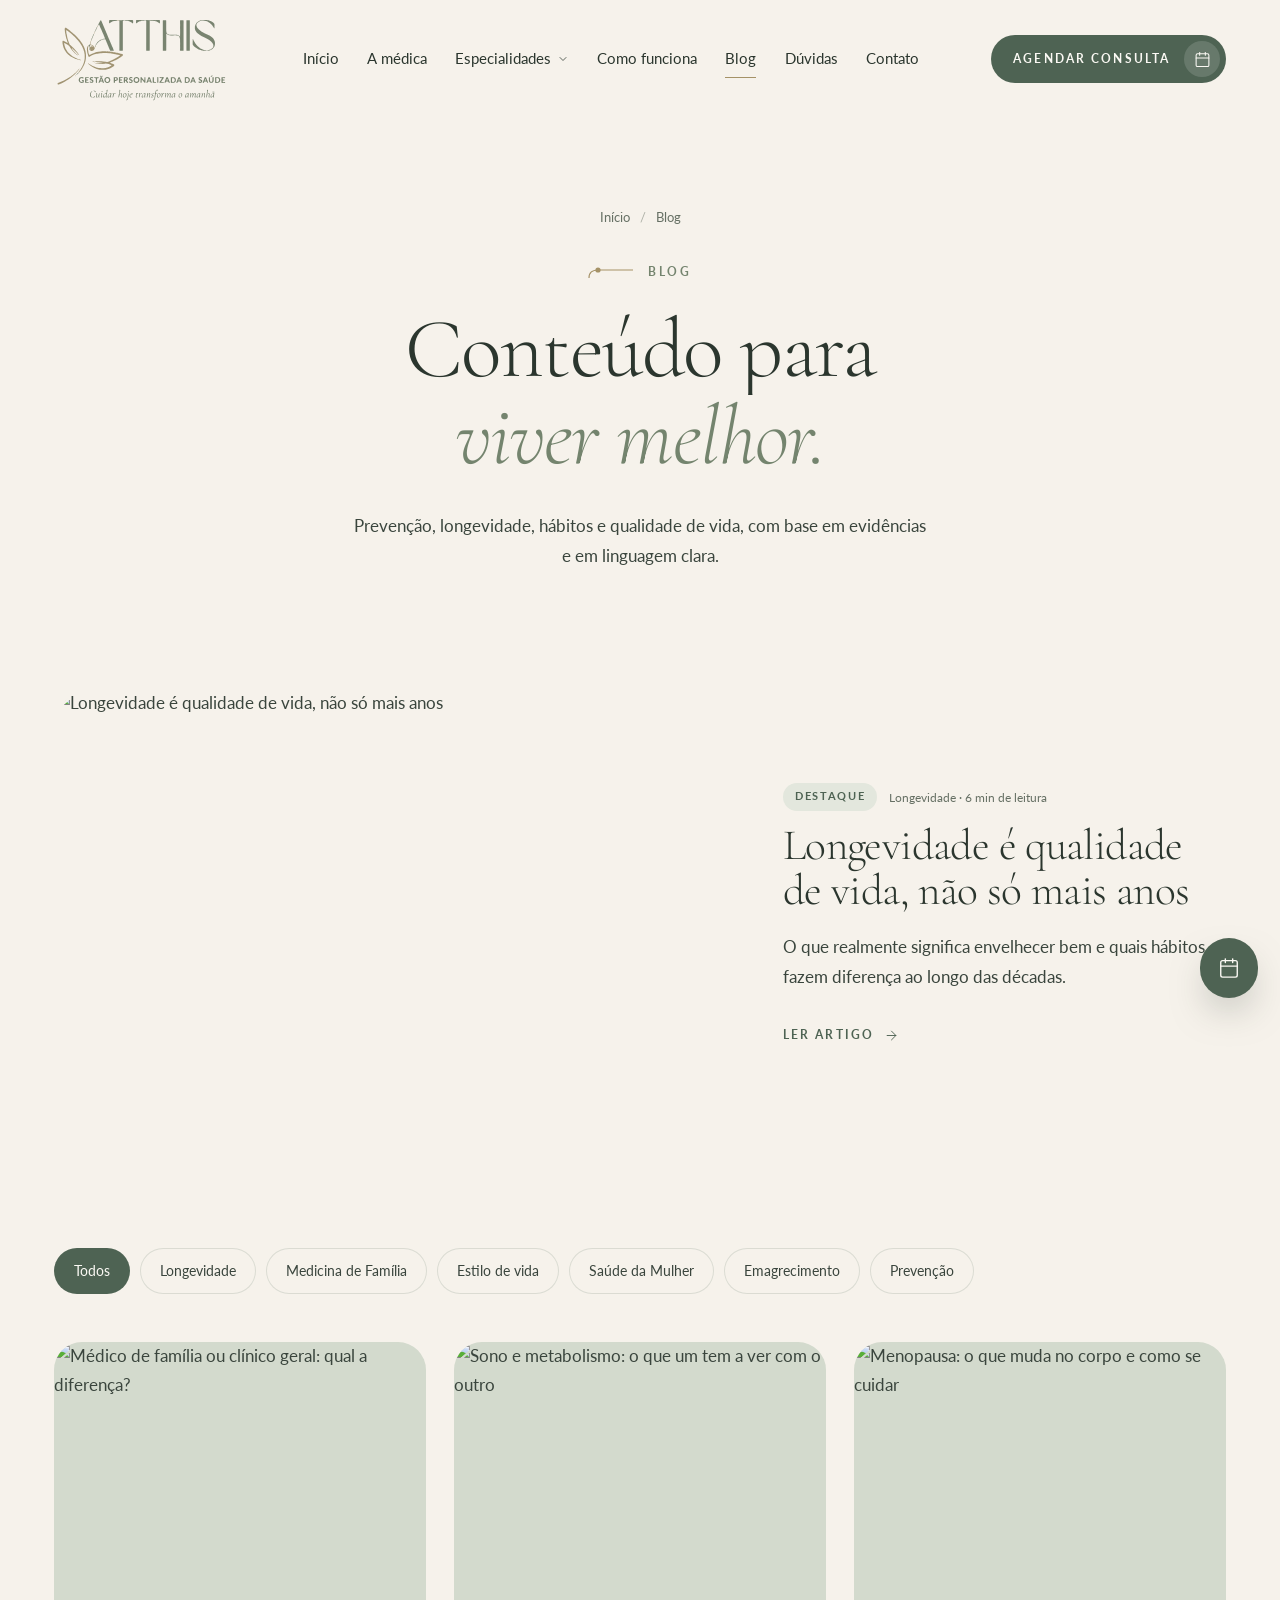
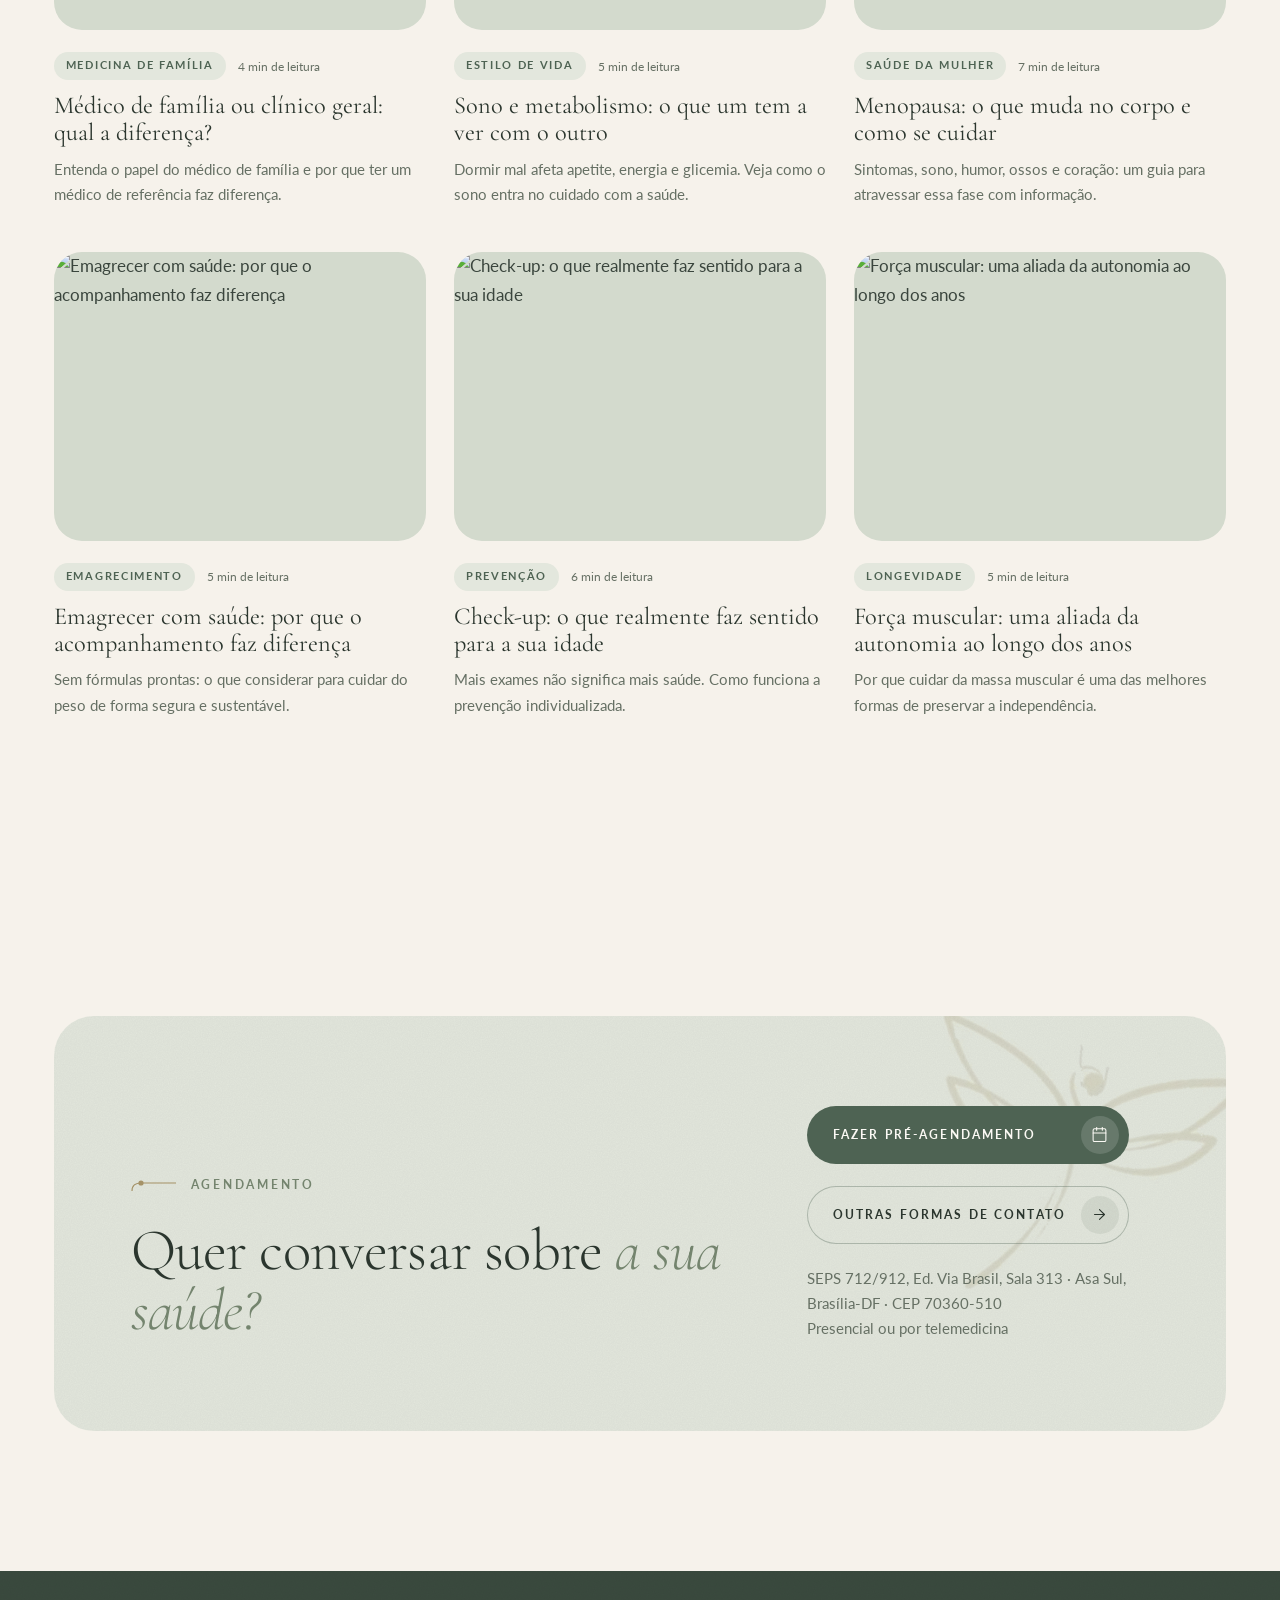
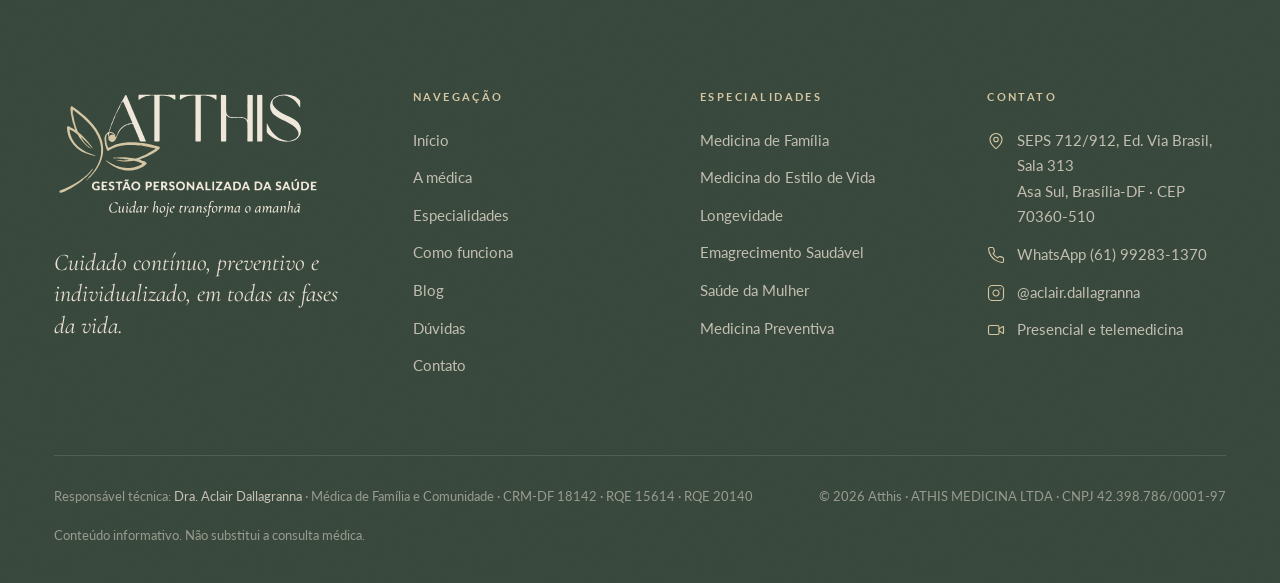
==== site/blog.html @ 9b410b71 "Site de apresentação Atthis — Dra. Aclair Dallagranna Site estático responsivo (14 páginas) com iden" ====
<!doctype html>
<html lang="pt-BR">
<head>
<meta charset="utf-8">
<meta name="viewport" content="width=device-width, initial-scale=1, viewport-fit=cover">
<title>Blog | Atthis · Dra. Aclair Dallagranna</title>
<meta name="description" content="Conteúdos sobre prevenção, longevidade, hábitos e qualidade de vida.">
<meta name="theme-color" content="#4e6353">
<meta property="og:type" content="website">
<meta property="og:title" content="Blog | Atthis · Dra. Aclair Dallagranna">
<meta property="og:description" content="Conteúdos sobre prevenção, longevidade, hábitos e qualidade de vida.">
<meta property="og:image" content="assets/img/dra/dra-retrato.jpg">
<meta property="og:locale" content="pt_BR">
<link rel="icon" type="image/png" href="assets/img/favicon.png">
<link rel="preconnect" href="https://fonts.googleapis.com">
<link rel="preconnect" href="https://fonts.gstatic.com" crossorigin>
<link rel="preconnect" href="https://images.unsplash.com">
<link href="https://fonts.googleapis.com/css2?family=Cormorant+Garamond:ital,wght@0,300;0,400;0,500;1,300;1,400;1,500&family=Lato:wght@300;400;700&display=swap" rel="stylesheet">
<link rel="stylesheet" href="assets/css/style.css">

</head>
<body>

<header class="site-header">
  <div class="container site-header__inner">
    <a class="brand" href="index.html" aria-label="Atthis, página inicial"><img src="assets/img/logo-atthis-completo.svg" alt="Atthis: Gestão personalizada da saúde. Cuidar hoje transforma o amanhã." width="562" height="280"></a>
    <nav class="nav" aria-label="Principal"><a class="nav__link" href="index.html">Início</a><a class="nav__link" href="sobre.html">A médica</a><div class="nav__item"><a class="nav__link" href="especialidades.html">Especialidades<svg class="icon" viewBox="0 0 24 24" aria-hidden="true"><path d="m6 9 6 6 6-6"/></svg></a><div class="mega"><a href="especialidades/medicina-de-familia.html"><span class="mega__ic"><svg class="icon" viewBox="0 0 24 24" aria-hidden="true"><path d="M8.62 13.8A2.25 2.25 0 1 1 12 10.836a2.25 2.25 0 1 1 3.38 2.966l-2.626 2.856a.998.998 0 0 1-1.507 0z"/><path d="M3 10a2 2 0 0 1 .709-1.528l7-5.999a2 2 0 0 1 2.582 0l7 5.999A2 2 0 0 1 21 10v9a2 2 0 0 1-2 2H5a2 2 0 0 1-2-2z"/></svg></span><span class="mega__txt"><strong>Medicina de Família</strong><span>Um médico de referência que acompanha você, e a sua família, ao longo do tempo.</span></span></a><a href="especialidades/medicina-do-estilo-de-vida.html"><span class="mega__ic"><svg class="icon" viewBox="0 0 24 24" aria-hidden="true"><path d="M11 20A7 7 0 0 1 9.8 6.1C15.5 5 17 4.48 19 2c1 2 2 4.18 2 8 0 5.5-4.78 10-10 10Z"/><path d="M2 21c0-3 1.85-5.36 5.08-6C9.5 14.52 12 13 13 12"/></svg></span><span class="mega__txt"><strong>Medicina do Estilo de Vida</strong><span>Hábitos como base do cuidado para prevenir e controlar doenças crônicas.</span></span></a><a href="especialidades/longevidade.html"><span class="mega__ic"><svg class="icon" viewBox="0 0 24 24" aria-hidden="true"><circle cx="12" cy="12" r="4"/><path d="M12 2v2"/><path d="M12 20v2"/><path d="m4.93 4.93 1.41 1.41"/><path d="m17.66 17.66 1.41 1.41"/><path d="M2 12h2"/><path d="M20 12h2"/><path d="m6.34 17.66-1.41 1.41"/><path d="m19.07 4.93-1.41 1.41"/></svg></span><span class="mega__txt"><strong>Longevidade</strong><span>Qualidade de vida ao longo dos anos, com autonomia, disposição e independência.</span></span></a><a href="especialidades/emagrecimento-saudavel.html"><span class="mega__ic"><svg class="icon" viewBox="0 0 24 24" aria-hidden="true"><path d="m16 16 3-8 3 8c-.87.65-1.92 1-3 1s-2.13-.35-3-1Z"/><path d="m2 16 3-8 3 8c-.87.65-1.92 1-3 1s-2.13-.35-3-1Z"/><path d="M7 21h10"/><path d="M12 3v18"/><path d="M3 7h2c2 0 5-1 7-2 2 1 5 2 7 2h2"/></svg></span><span class="mega__txt"><strong>Emagrecimento Saudável</strong><span>Acompanhamento médico individualizado e ético, com foco em saúde metabólica.</span></span></a><a href="especialidades/saude-da-mulher.html"><span class="mega__ic"><svg class="icon" viewBox="0 0 24 24" aria-hidden="true"><circle cx="12" cy="12" r="3"/><path d="M12 16.5A4.5 4.5 0 1 1 7.5 12 4.5 4.5 0 1 1 12 7.5a4.5 4.5 0 1 1 4.5 4.5 4.5 4.5 0 1 1-4.5 4.5"/><path d="M12 7.5V9"/><path d="M7.5 12H9"/><path d="M16.5 12H15"/><path d="M12 16.5V15"/><path d="m8 8 1.88 1.88"/><path d="M14.12 9.88 16 8"/><path d="m8 16 1.88-1.88"/><path d="M14.12 14.12 16 16"/></svg></span><span class="mega__txt"><strong>Saúde da Mulher</strong><span>Cuidado individualizado em todas as fases, da contracepção à menopausa.</span></span></a><a href="especialidades/medicina-preventiva.html"><span class="mega__ic"><svg class="icon" viewBox="0 0 24 24" aria-hidden="true"><path d="M20 13c0 5-3.5 7.5-7.66 8.95a1 1 0 0 1-.67-.01C7.5 20.5 4 18 4 13V6a1 1 0 0 1 1-1c2 0 4.5-1.2 6.24-2.72a1.17 1.17 0 0 1 1.52 0C14.51 3.81 17 5 19 5a1 1 0 0 1 1 1z"/><path d="m9 12 2 2 4-4"/></svg></span><span class="mega__txt"><strong>Medicina Preventiva</strong><span>Exames, rastreamentos e hábitos definidos para o seu momento de vida.</span></span></a><a class="mega__all link-arrow" href="especialidades.html">Ver todas as especialidades <svg class="icon" viewBox="0 0 24 24" aria-hidden="true"><path d="M5 12h14"/><path d="m12 5 7 7-7 7"/></svg></a></div></div><a class="nav__link" href="como-funciona.html">Como funciona</a><a class="nav__link" href="blog.html" aria-current="page">Blog</a><a class="nav__link" href="faq.html">Dúvidas</a><a class="nav__link" href="contato.html">Contato</a></nav>
    <div class="header-cta">
      <button type="button" class="btn" data-agendar><span>Agendar<span class="txt-long"> consulta</span></span><span class="btn__icon"><svg class="icon" viewBox="0 0 24 24" aria-hidden="true"><path d="M8 2v4"/><path d="M16 2v4"/><rect width="18" height="18" x="3" y="4" rx="2"/><path d="M3 10h18"/></svg></span></button>
      <button class="nav-toggle" aria-label="Abrir menu" aria-expanded="false"><span></span><span></span></button>
    </div>
  </div>
</header>
<div class="mobile-menu" aria-label="Menu">
  <nav><a href="index.html" style="--i:0"><em>Início</em></a><a href="sobre.html" style="--i:1">A médica</a><a href="especialidades.html" style="--i:2">Especialidades</a><a href="como-funciona.html" style="--i:3">Como funciona</a><a href="blog.html" style="--i:4">Blog</a><a href="faq.html" style="--i:5">Dúvidas</a><a href="contato.html" style="--i:6">Contato</a></nav>
  <div class="mobile-menu__foot">
    <button type="button" class="btn" data-agendar><span>Agendar consulta</span><span class="btn__icon"><svg class="icon" viewBox="0 0 24 24" aria-hidden="true"><path d="M8 2v4"/><path d="M16 2v4"/><rect width="18" height="18" x="3" y="4" rx="2"/><path d="M3 10h18"/></svg></span></button>
    <span class="muted small">SEPS 712/912, Ed. Via Brasil, Sala 313 · Asa Sul, Brasília-DF · CEP 70360-510</span>
    <span class="muted small">WhatsApp (61) 99283-1370 · @aclair.dallagranna</span>
  </div>
</div>
<main id="conteudo">

<section class="page-hero page-hero--center">
  <div class="container">
    <nav class="crumbs fade-up" style="justify-content:center"><a href="index.html">Início</a><span>/</span>Blog</nav>
    <p class="eyebrow eyebrow--center fade-up">Blog</p>
    <h1 class="display"><span class="line-reveal"><span>Conteúdo para</span></span><span class="line-reveal"><span style="--d:1"><em>viver melhor.</em></span></span></h1>
    <p class="lead fade-up" style="--d:2">Prevenção, longevidade, hábitos e qualidade de vida, com base em evidências e em linguagem clara.</p>
  </div>
</section>
<section class="section" style="padding-top:10px">
  <div class="container">
    <a class="featured" href="blog/longevidade-e-qualidade-de-vida.html" data-reveal>
      <div class="featured__img"><img src="https://images.unsplash.com/photo-1625690987114-86f5af994b49?auto=format&fit=crop&w=1600&q=85" srcset="https://images.unsplash.com/photo-1625690987114-86f5af994b49?auto=format&fit=crop&w=800&q=85 800w, https://images.unsplash.com/photo-1625690987114-86f5af994b49?auto=format&fit=crop&w=1200&q=85 1200w, https://images.unsplash.com/photo-1625690987114-86f5af994b49?auto=format&fit=crop&w=1800&q=85 1800w, https://images.unsplash.com/photo-1625690987114-86f5af994b49?auto=format&fit=crop&w=2400&q=85 2400w" sizes="(max-width: 920px) 100vw, 60vw" alt="Longevidade é qualidade de vida, não só mais anos" loading="lazy" decoding="async" style="object-position:50% 40%"></div>
      <div>
        <div class="post-card__meta"><span class="tag">Destaque</span><span>Longevidade · 6 min de leitura</span></div>
        <h2 class="title title--md">Longevidade é qualidade de vida, não só mais anos</h2>
        <p class="lead" style="margin:20px 0 28px">O que realmente significa envelhecer bem e quais hábitos fazem diferença ao longo das décadas.</p>
        <span class="link-arrow">Ler artigo<svg class="icon" viewBox="0 0 24 24" aria-hidden="true"><path d="M5 12h14"/><path d="m12 5 7 7-7 7"/></svg></span>
      </div>
    </a>
    <div class="filters" data-reveal><button class="filter is-active" data-filter="todos">Todos</button><button class="filter" data-filter="longevidade">Longevidade</button><button class="filter" data-filter="familia">Medicina de Família</button><button class="filter" data-filter="estilo">Estilo de vida</button><button class="filter" data-filter="mulher">Saúde da Mulher</button><button class="filter" data-filter="emagrecimento">Emagrecimento</button><button class="filter" data-filter="prevencao">Prevenção</button></div>
    <div class="posts" data-stagger><a class="post-card" href="blog/longevidade-e-qualidade-de-vida.html" data-cat="familia"><div class="post-card__img"><img src="https://images.unsplash.com/photo-1761257517090-05334392ca07?auto=format&fit=crop&w=1600&q=85" srcset="https://images.unsplash.com/photo-1761257517090-05334392ca07?auto=format&fit=crop&w=600&q=85 600w, https://images.unsplash.com/photo-1761257517090-05334392ca07?auto=format&fit=crop&w=900&q=85 900w, https://images.unsplash.com/photo-1761257517090-05334392ca07?auto=format&fit=crop&w=1300&q=85 1300w" sizes="(max-width: 600px) 100vw, 33vw" alt="Médico de família ou clínico geral: qual a diferença?" loading="lazy" decoding="async" style="object-position:50% 40%"></div><div class="post-card__meta"><span class="tag">Medicina de Família</span><span>4 min de leitura</span></div><h3 class="h3">Médico de família ou clínico geral: qual a diferença?</h3><p>Entenda o papel do médico de família e por que ter um médico de referência faz diferença.</p></a><a class="post-card" href="blog/longevidade-e-qualidade-de-vida.html" data-cat="estilo"><div class="post-card__img"><img src="https://images.unsplash.com/photo-1758273239475-2eb6b706f157?auto=format&fit=crop&w=1600&q=85" srcset="https://images.unsplash.com/photo-1758273239475-2eb6b706f157?auto=format&fit=crop&w=600&q=85 600w, https://images.unsplash.com/photo-1758273239475-2eb6b706f157?auto=format&fit=crop&w=900&q=85 900w, https://images.unsplash.com/photo-1758273239475-2eb6b706f157?auto=format&fit=crop&w=1300&q=85 1300w" sizes="(max-width: 600px) 100vw, 33vw" alt="Sono e metabolismo: o que um tem a ver com o outro" loading="lazy" decoding="async" style="object-position:50% 40%"></div><div class="post-card__meta"><span class="tag">Estilo de vida</span><span>5 min de leitura</span></div><h3 class="h3">Sono e metabolismo: o que um tem a ver com o outro</h3><p>Dormir mal afeta apetite, energia e glicemia. Veja como o sono entra no cuidado com a saúde.</p></a><a class="post-card" href="blog/longevidade-e-qualidade-de-vida.html" data-cat="mulher"><div class="post-card__img"><img src="https://images.unsplash.com/photo-1665327476806-2010a688e300?auto=format&fit=crop&w=1600&q=85" srcset="https://images.unsplash.com/photo-1665327476806-2010a688e300?auto=format&fit=crop&w=600&q=85 600w, https://images.unsplash.com/photo-1665327476806-2010a688e300?auto=format&fit=crop&w=900&q=85 900w, https://images.unsplash.com/photo-1665327476806-2010a688e300?auto=format&fit=crop&w=1300&q=85 1300w" sizes="(max-width: 600px) 100vw, 33vw" alt="Menopausa: o que muda no corpo e como se cuidar" loading="lazy" decoding="async" style="object-position:50% 30%"></div><div class="post-card__meta"><span class="tag">Saúde da Mulher</span><span>7 min de leitura</span></div><h3 class="h3">Menopausa: o que muda no corpo e como se cuidar</h3><p>Sintomas, sono, humor, ossos e coração: um guia para atravessar essa fase com informação.</p></a><a class="post-card" href="blog/longevidade-e-qualidade-de-vida.html" data-cat="emagrecimento"><div class="post-card__img"><img src="https://images.unsplash.com/photo-1613846594009-15e8fda0657e?auto=format&fit=crop&w=1600&q=85" srcset="https://images.unsplash.com/photo-1613846594009-15e8fda0657e?auto=format&fit=crop&w=600&q=85 600w, https://images.unsplash.com/photo-1613846594009-15e8fda0657e?auto=format&fit=crop&w=900&q=85 900w, https://images.unsplash.com/photo-1613846594009-15e8fda0657e?auto=format&fit=crop&w=1300&q=85 1300w" sizes="(max-width: 600px) 100vw, 33vw" alt="Emagrecer com saúde: por que o acompanhamento faz diferença" loading="lazy" decoding="async" style="object-position:50% 50%"></div><div class="post-card__meta"><span class="tag">Emagrecimento</span><span>5 min de leitura</span></div><h3 class="h3">Emagrecer com saúde: por que o acompanhamento faz diferença</h3><p>Sem fórmulas prontas: o que considerar para cuidar do peso de forma segura e sustentável.</p></a><a class="post-card" href="blog/longevidade-e-qualidade-de-vida.html" data-cat="prevencao"><div class="post-card__img"><img src="https://images.unsplash.com/photo-1759102701634-385d8b7e9f64?auto=format&fit=crop&w=1600&q=85" srcset="https://images.unsplash.com/photo-1759102701634-385d8b7e9f64?auto=format&fit=crop&w=600&q=85 600w, https://images.unsplash.com/photo-1759102701634-385d8b7e9f64?auto=format&fit=crop&w=900&q=85 900w, https://images.unsplash.com/photo-1759102701634-385d8b7e9f64?auto=format&fit=crop&w=1300&q=85 1300w" sizes="(max-width: 600px) 100vw, 33vw" alt="Check-up: o que realmente faz sentido para a sua idade" loading="lazy" decoding="async" style="object-position:50% 50%"></div><div class="post-card__meta"><span class="tag">Prevenção</span><span>6 min de leitura</span></div><h3 class="h3">Check-up: o que realmente faz sentido para a sua idade</h3><p>Mais exames não significa mais saúde. Como funciona a prevenção individualizada.</p></a><a class="post-card" href="blog/longevidade-e-qualidade-de-vida.html" data-cat="longevidade"><div class="post-card__img"><img src="https://images.unsplash.com/photo-1627788587705-8c402afe7ccc?auto=format&fit=crop&w=1600&q=85" srcset="https://images.unsplash.com/photo-1627788587705-8c402afe7ccc?auto=format&fit=crop&w=600&q=85 600w, https://images.unsplash.com/photo-1627788587705-8c402afe7ccc?auto=format&fit=crop&w=900&q=85 900w, https://images.unsplash.com/photo-1627788587705-8c402afe7ccc?auto=format&fit=crop&w=1300&q=85 1300w" sizes="(max-width: 600px) 100vw, 33vw" alt="Força muscular: uma aliada da autonomia ao longo dos anos" loading="lazy" decoding="async" style="object-position:50% 50%"></div><div class="post-card__meta"><span class="tag">Longevidade</span><span>5 min de leitura</span></div><h3 class="h3">Força muscular: uma aliada da autonomia ao longo dos anos</h3><p>Por que cuidar da massa muscular é uma das melhores formas de preservar a independência.</p></a></div>
  </div>
</section>

<section class="section" style="padding-bottom:0">
  <div class="container">
    <div class="cta texture" data-reveal>
      <img class="cta__dragonfly" src="assets/img/libelula.png" alt="">
      <div>
        <p class="eyebrow">Agendamento</p>
        <h2 class="title">Quer conversar sobre <em>a sua saúde?</em></h2>
      </div>
      <div class="cta__side">
        <button type="button" class="btn" data-agendar><span>Fazer pré-agendamento</span><span class="btn__icon"><svg class="icon" viewBox="0 0 24 24" aria-hidden="true"><path d="M8 2v4"/><path d="M16 2v4"/><rect width="18" height="18" x="3" y="4" rx="2"/><path d="M3 10h18"/></svg></span></button>
        <a class="btn btn--ghost" href="contato.html"><span>Outras formas de contato</span><span class="btn__icon"><svg class="icon" viewBox="0 0 24 24" aria-hidden="true"><path d="M5 12h14"/><path d="m12 5 7 7-7 7"/></svg></span></a>
        <p>SEPS 712/912, Ed. Via Brasil, Sala 313 · Asa Sul, Brasília-DF · CEP 70360-510<br>Presencial ou por telemedicina</p>
      </div>
    </div>
  </div>
</section>

</main>

<footer class="site-footer texture">
  <div class="container">
    <div class="footer-top">
      <div class="footer-brand">
        <img src="assets/img/logo-atthis-completo-claro.svg" alt="Atthis: Gestão personalizada da saúde. Cuidar hoje transforma o amanhã." width="562" height="280" loading="lazy">
        <p>Cuidado contínuo, preventivo e individualizado, em todas as fases da vida.</p>
      </div>
      <div><h4>Navegação</h4><ul><li><a href="index.html">Início</a></li><li><a href="sobre.html">A médica</a></li><li><a href="especialidades.html">Especialidades</a></li><li><a href="como-funciona.html">Como funciona</a></li><li><a href="blog.html">Blog</a></li><li><a href="faq.html">Dúvidas</a></li><li><a href="contato.html">Contato</a></li></ul></div>
      <div><h4>Especialidades</h4><ul><li><a href="especialidades/medicina-de-familia.html">Medicina de Família</a></li><li><a href="especialidades/medicina-do-estilo-de-vida.html">Medicina do Estilo de Vida</a></li><li><a href="especialidades/longevidade.html">Longevidade</a></li><li><a href="especialidades/emagrecimento-saudavel.html">Emagrecimento Saudável</a></li><li><a href="especialidades/saude-da-mulher.html">Saúde da Mulher</a></li><li><a href="especialidades/medicina-preventiva.html">Medicina Preventiva</a></li></ul></div>
      <div><h4>Contato</h4><ul class="footer-contact">
        <li><svg class="icon" viewBox="0 0 24 24" aria-hidden="true"><path d="M20 10c0 4.993-5.539 10.193-7.399 11.799a1 1 0 0 1-1.202 0C9.539 20.193 4 14.993 4 10a8 8 0 0 1 16 0"/><circle cx="12" cy="10" r="3"/></svg><a href="https://www.google.com/maps/dir/?api=1&destination=SEPS+712+912+Ed+Via+Brasil+Sala+313+Asa+Sul+Brasilia+DF" target="_blank" rel="noopener">SEPS 712/912, Ed. Via Brasil, Sala 313<br>Asa Sul, Brasília-DF · CEP 70360-510</a></li>
        <li><svg class="icon" viewBox="0 0 24 24" aria-hidden="true"><path d="M22 16.92v3a2 2 0 0 1-2.18 2 19.79 19.79 0 0 1-8.63-3.07 19.5 19.5 0 0 1-6-6 19.79 19.79 0 0 1-3.07-8.67A2 2 0 0 1 4.11 2h3a2 2 0 0 1 2 1.72 12.84 12.84 0 0 0 .7 2.81 2 2 0 0 1-.45 2.11L8.09 9.91a16 16 0 0 0 6 6l1.27-1.27a2 2 0 0 1 2.11-.45 12.84 12.84 0 0 0 2.81.7A2 2 0 0 1 22 16.92z"/></svg><button type="button" class="footer-link" data-agendar>WhatsApp (61) 99283-1370</button></li>
        <li><svg class="icon" viewBox="0 0 24 24" aria-hidden="true"><rect width="20" height="20" x="2" y="2" rx="5" ry="5"/><path d="M16 11.37A4 4 0 1 1 12.63 8 4 4 0 0 1 16 11.37z"/><path d="M17.5 6.5h.01"/></svg><a href="https://www.instagram.com/aclair.dallagranna/" target="_blank" rel="noopener">@aclair.dallagranna</a></li>
        <li><svg class="icon" viewBox="0 0 24 24" aria-hidden="true"><path d="m16 13 5.223 3.482a.5.5 0 0 0 .777-.416V7.87a.5.5 0 0 0-.752-.432L16 10.5"/><rect x="2" y="6" width="14" height="12" rx="2"/></svg><span>Presencial e telemedicina</span></li>
      </ul></div>
    </div>
    <div class="footer-bottom">
      <span>Responsável técnica: <strong>Dra. Aclair Dallagranna</strong> · Médica de Família e Comunidade · CRM-DF 18142 · RQE 15614 · RQE 20140</span>
      <span>© <span data-year>2026</span> Atthis · ATHIS MEDICINA LTDA · CNPJ 42.398.786/0001-97</span>
      <span>Conteúdo informativo. Não substitui a consulta médica.</span>
    </div>
  </div>
</footer>
<button type="button" class="wa-float" data-agendar aria-label="Agendar consulta"><svg class="icon" viewBox="0 0 24 24" aria-hidden="true"><path d="M8 2v4"/><path d="M16 2v4"/><rect width="18" height="18" x="3" y="4" rx="2"/><path d="M3 10h18"/></svg><span>Agendar consulta</span></button>

<div class="booking" id="agendamento" role="dialog" aria-modal="true" aria-hidden="true" aria-labelledby="m-title">
  <div class="booking__backdrop" data-close></div>
  <div class="booking__panel">
    <aside class="booking__aside texture">
      <img class="booking__logo" src="assets/img/logo-atthis-completo-claro.svg" alt="Atthis">
      <img class="booking__fly" src="assets/img/libelula-claro.png" alt="">
      <div class="booking__intro">
        <p class="eyebrow">Pré-agendamento</p>
        <h2 class="booking__title" id="m-title" data-aside-title>Vamos cuidar de você.</h2>
        <p data-aside-text>Em poucos passos, a Dra. Aclair entende o que você busca antes mesmo da primeira conversa.</p>
      </div>
      <ol class="booking__steps"><li data-goto="0"><i></i><span>Você</span></li><li data-goto="1"><i></i><span>Motivo</span></li><li data-goto="2"><i></i><span>Objetivos</span></li><li data-goto="3"><i></i><span>Saúde</span></li><li data-goto="4"><i></i><span>Preferências</span></li><li data-goto="5"><i></i><span>Revisão</span></li></ol>
      <p class="booking__lgpd"><svg class="icon" viewBox="0 0 24 24" aria-hidden="true"><rect width="18" height="11" x="3" y="11" rx="2" ry="2"/><path d="M7 11V7a5 5 0 0 1 10 0v4"/></svg><span>Seus dados são usados apenas para o agendamento.</span></p>
    </aside>
    <div class="booking__main">
      <header class="booking__top">
        <span class="booking__count"><b data-step-num>01</b> / 06</span>
        <div class="booking__bar"><i data-bar></i></div>
        <button type="button" class="booking__close" data-close aria-label="Fechar"><svg class="icon" viewBox="0 0 24 24" aria-hidden="true"><path d="M18 6 6 18"/><path d="m6 6 12 12"/></svg></button>
      </header>
      <form class="booking__form" novalidate>
        <section class="bstep is-active" data-step="0">
          <p class="bstep__kicker">Etapa 1 · Apresentação</p>
          <h3 class="bstep__q">Para começar, <em>como podemos te chamar?</em></h3>
          <p class="bstep__hint">Leva menos de 2 minutos. Ao final, a mensagem chega pronta no WhatsApp da equipe.</p>
          <div class="bfield"><input id="m-nome" name="nome" placeholder=" " autocomplete="name" required><label for="m-nome">Seu nome</label></div>
          <div class="bgrid2">
            <div class="bfield"><input id="m-tel" name="telefone" type="tel" inputmode="tel" placeholder=" " autocomplete="tel" required><label for="m-tel">WhatsApp com DDD</label></div>
            <div class="bfield"><input id="m-email" name="email" type="email" placeholder=" " autocomplete="email"><label for="m-email">E-mail (opcional)</label></div>
          </div>
          <p class="blabel">A consulta é para</p>
          <div class="bchips"><label class="bopt"><input type="radio" name="para" value="Mim" checked><span>Mim</span></label><label class="bopt"><input type="radio" name="para" value="Um familiar"><span>Um familiar</span></label><label class="bopt"><input type="radio" name="para" value="Mim e minha família"><span>Mim e minha família</span></label></div>
          <div class="bfield bcond" data-cond="para" data-cond-not="Mim"><input id="m-fam" name="familiar" placeholder=" "><label for="m-fam">Nome e idade do familiar (opcional)</label></div>
          <p class="berror" aria-live="polite"></p>
        </section>

        <section class="bstep" data-step="1">
          <p class="bstep__kicker">Etapa 2 · Motivo</p>
          <h3 class="bstep__q"><span data-first></span>o que te traz <em>até a Atthis?</em></h3>
          <p class="bstep__hint">Escolha uma ou mais áreas. Se não tiver certeza, marque “Ainda não sei”.</p>
          <div class="bcards"><label class="bcard"><input type="checkbox" name="area" value="Medicina de Família"><span class="bcard__tick"><svg class="icon" viewBox="0 0 24 24" aria-hidden="true"><path d="M20 6 9 17l-5-5"/></svg></span><span class="bcard__in"><span class="bcard__ic"><svg class="icon" viewBox="0 0 24 24" aria-hidden="true"><path d="M8.62 13.8A2.25 2.25 0 1 1 12 10.836a2.25 2.25 0 1 1 3.38 2.966l-2.626 2.856a.998.998 0 0 1-1.507 0z"/><path d="M3 10a2 2 0 0 1 .709-1.528l7-5.999a2 2 0 0 1 2.582 0l7 5.999A2 2 0 0 1 21 10v9a2 2 0 0 1-2 2H5a2 2 0 0 1-2-2z"/></svg></span><span><strong>Medicina de Família</strong><small>Um médico de referência que acompanha você, e a sua família, ao longo do tempo.</small></span></span></label><label class="bcard"><input type="checkbox" name="area" value="Medicina do Estilo de Vida"><span class="bcard__tick"><svg class="icon" viewBox="0 0 24 24" aria-hidden="true"><path d="M20 6 9 17l-5-5"/></svg></span><span class="bcard__in"><span class="bcard__ic"><svg class="icon" viewBox="0 0 24 24" aria-hidden="true"><path d="M11 20A7 7 0 0 1 9.8 6.1C15.5 5 17 4.48 19 2c1 2 2 4.18 2 8 0 5.5-4.78 10-10 10Z"/><path d="M2 21c0-3 1.85-5.36 5.08-6C9.5 14.52 12 13 13 12"/></svg></span><span><strong>Medicina do Estilo de Vida</strong><small>Hábitos como base do cuidado para prevenir e controlar doenças crônicas.</small></span></span></label><label class="bcard"><input type="checkbox" name="area" value="Longevidade"><span class="bcard__tick"><svg class="icon" viewBox="0 0 24 24" aria-hidden="true"><path d="M20 6 9 17l-5-5"/></svg></span><span class="bcard__in"><span class="bcard__ic"><svg class="icon" viewBox="0 0 24 24" aria-hidden="true"><circle cx="12" cy="12" r="4"/><path d="M12 2v2"/><path d="M12 20v2"/><path d="m4.93 4.93 1.41 1.41"/><path d="m17.66 17.66 1.41 1.41"/><path d="M2 12h2"/><path d="M20 12h2"/><path d="m6.34 17.66-1.41 1.41"/><path d="m19.07 4.93-1.41 1.41"/></svg></span><span><strong>Longevidade</strong><small>Qualidade de vida ao longo dos anos, com autonomia, disposição e independência.</small></span></span></label><label class="bcard"><input type="checkbox" name="area" value="Emagrecimento Saudável"><span class="bcard__tick"><svg class="icon" viewBox="0 0 24 24" aria-hidden="true"><path d="M20 6 9 17l-5-5"/></svg></span><span class="bcard__in"><span class="bcard__ic"><svg class="icon" viewBox="0 0 24 24" aria-hidden="true"><path d="m16 16 3-8 3 8c-.87.65-1.92 1-3 1s-2.13-.35-3-1Z"/><path d="m2 16 3-8 3 8c-.87.65-1.92 1-3 1s-2.13-.35-3-1Z"/><path d="M7 21h10"/><path d="M12 3v18"/><path d="M3 7h2c2 0 5-1 7-2 2 1 5 2 7 2h2"/></svg></span><span><strong>Emagrecimento Saudável</strong><small>Acompanhamento médico individualizado e ético, com foco em saúde metabólica.</small></span></span></label><label class="bcard"><input type="checkbox" name="area" value="Saúde da Mulher"><span class="bcard__tick"><svg class="icon" viewBox="0 0 24 24" aria-hidden="true"><path d="M20 6 9 17l-5-5"/></svg></span><span class="bcard__in"><span class="bcard__ic"><svg class="icon" viewBox="0 0 24 24" aria-hidden="true"><circle cx="12" cy="12" r="3"/><path d="M12 16.5A4.5 4.5 0 1 1 7.5 12 4.5 4.5 0 1 1 12 7.5a4.5 4.5 0 1 1 4.5 4.5 4.5 4.5 0 1 1-4.5 4.5"/><path d="M12 7.5V9"/><path d="M7.5 12H9"/><path d="M16.5 12H15"/><path d="M12 16.5V15"/><path d="m8 8 1.88 1.88"/><path d="M14.12 9.88 16 8"/><path d="m8 16 1.88-1.88"/><path d="M14.12 14.12 16 16"/></svg></span><span><strong>Saúde da Mulher</strong><small>Cuidado individualizado em todas as fases, da contracepção à menopausa.</small></span></span></label><label class="bcard"><input type="checkbox" name="area" value="Medicina Preventiva"><span class="bcard__tick"><svg class="icon" viewBox="0 0 24 24" aria-hidden="true"><path d="M20 6 9 17l-5-5"/></svg></span><span class="bcard__in"><span class="bcard__ic"><svg class="icon" viewBox="0 0 24 24" aria-hidden="true"><path d="M20 13c0 5-3.5 7.5-7.66 8.95a1 1 0 0 1-.67-.01C7.5 20.5 4 18 4 13V6a1 1 0 0 1 1-1c2 0 4.5-1.2 6.24-2.72a1.17 1.17 0 0 1 1.52 0C14.51 3.81 17 5 19 5a1 1 0 0 1 1 1z"/><path d="m9 12 2 2 4-4"/></svg></span><span><strong>Medicina Preventiva</strong><small>Exames, rastreamentos e hábitos definidos para o seu momento de vida.</small></span></span></label><label class="bcard"><input type="checkbox" name="area" value="Programa Vida Atthis"><span class="bcard__tick"><svg class="icon" viewBox="0 0 24 24" aria-hidden="true"><path d="M20 6 9 17l-5-5"/></svg></span><span class="bcard__in"><span class="bcard__ic"><svg class="icon" viewBox="0 0 24 24" aria-hidden="true"><path d="M9.937 15.5A2 2 0 0 0 8.5 14.063l-6.135-1.582a.5.5 0 0 1 0-.962L8.5 9.936A2 2 0 0 0 9.937 8.5l1.582-6.135a.5.5 0 0 1 .963 0L14.063 8.5A2 2 0 0 0 15.5 9.937l6.135 1.581a.5.5 0 0 1 0 .964L15.5 14.063a2 2 0 0 0-1.437 1.437l-1.582 6.135a.5.5 0 0 1-.963 0z"/></svg></span><span><strong>Programa Vida Atthis</strong><small>Acompanhamento de 6 meses para saúde integral.</small></span></span></label><label class="bcard"><input type="checkbox" name="area" value="Ainda não sei"><span class="bcard__tick"><svg class="icon" viewBox="0 0 24 24" aria-hidden="true"><path d="M20 6 9 17l-5-5"/></svg></span><span class="bcard__in"><span class="bcard__ic"><svg class="icon" viewBox="0 0 24 24" aria-hidden="true"><circle cx="12" cy="12" r="10"/><path d="M9.09 9a3 3 0 0 1 5.83 1c0 2-3 3-3 3"/><path d="M12 17h.01"/></svg></span><span><strong>Ainda não sei</strong><small>Quero uma avaliação geral para entender por onde começar.</small></span></span></label></div>
          <p class="berror" aria-live="polite"></p>
        </section>

        <section class="bstep" data-step="2">
          <p class="bstep__kicker">Etapa 3 · Objetivos</p>
          <h3 class="bstep__q">Quais são os seus <em>principais objetivos?</em></h3>
          <p class="bstep__hint">Marque quantos quiser. Eles ajudam a Dra. a preparar a sua primeira consulta.</p>
          <div class="bchips"><label class="bopt"><input type="checkbox" name="objetivo" value="Prevenir doenças"><span>Prevenir doenças</span></label><label class="bopt"><input type="checkbox" name="objetivo" value="Ter mais energia"><span>Ter mais energia</span></label><label class="bopt"><input type="checkbox" name="objetivo" value="Dormir melhor"><span>Dormir melhor</span></label><label class="bopt"><input type="checkbox" name="objetivo" value="Cuidar do peso"><span>Cuidar do peso</span></label><label class="bopt"><input type="checkbox" name="objetivo" value="Melhorar a alimentação"><span>Melhorar a alimentação</span></label><label class="bopt"><input type="checkbox" name="objetivo" value="Começar a me exercitar"><span>Começar a me exercitar</span></label><label class="bopt"><input type="checkbox" name="objetivo" value="Controlar pressão, glicemia ou colesterol"><span>Controlar pressão, glicemia ou colesterol</span></label><label class="bopt"><input type="checkbox" name="objetivo" value="Passar bem pela menopausa"><span>Passar bem pela menopausa</span></label><label class="bopt"><input type="checkbox" name="objetivo" value="Envelhecer com autonomia"><span>Envelhecer com autonomia</span></label><label class="bopt"><input type="checkbox" name="objetivo" value="Fazer um check-up"><span>Fazer um check-up</span></label><label class="bopt"><input type="checkbox" name="objetivo" value="Reduzir o estresse"><span>Reduzir o estresse</span></label><label class="bopt"><input type="checkbox" name="objetivo" value="Organizar exames e medicamentos"><span>Organizar exames e medicamentos</span></label></div>
          <div class="bfield" style="margin-top:18px"><input id="m-outro" name="outro" placeholder=" "><label for="m-outro">Outro objetivo (opcional)</label></div>
          <p class="berror" aria-live="polite"></p>
        </section>

        <section class="bstep" data-step="3">
          <p class="bstep__kicker">Etapa 4 · Sobre você</p>
          <h3 class="bstep__q">Um retrato <em>inicial da sua saúde.</em></h3>
          <p class="bstep__hint">Informações gerais. Os detalhes clínicos ficam para a consulta, em ambiente seguro.</p>
          <p class="blabel">Faixa etária</p>
          <div class="bchips"><label class="bopt"><input type="radio" name="idade" value="Até 29"><span>Até 29</span></label><label class="bopt"><input type="radio" name="idade" value="30 a 39"><span>30 a 39</span></label><label class="bopt"><input type="radio" name="idade" value="40 a 49"><span>40 a 49</span></label><label class="bopt"><input type="radio" name="idade" value="50 a 59"><span>50 a 59</span></label><label class="bopt"><input type="radio" name="idade" value="60 a 69"><span>60 a 69</span></label><label class="bopt"><input type="radio" name="idade" value="70 ou mais"><span>70 ou mais</span></label></div>
          <p class="blabel">Você faz acompanhamento médico regular hoje?</p>
          <div class="bchips"><label class="bopt"><input type="radio" name="acomp" value="Sim, regularmente"><span>Sim, regularmente</span></label><label class="bopt"><input type="radio" name="acomp" value="Às vezes"><span>Às vezes</span></label><label class="bopt"><input type="radio" name="acomp" value="Não, há algum tempo"><span>Não, há algum tempo</span></label></div>
          <p class="blabel">Alguma condição já diagnosticada? <span class="opt">(opcional)</span></p>
          <div class="bchips" data-exclusive="Nenhuma|Prefiro falar na consulta"><label class="bopt"><input type="checkbox" name="condicao" value="Hipertensão"><span>Hipertensão</span></label><label class="bopt"><input type="checkbox" name="condicao" value="Diabetes ou pré-diabetes"><span>Diabetes ou pré-diabetes</span></label><label class="bopt"><input type="checkbox" name="condicao" value="Colesterol alterado"><span>Colesterol alterado</span></label><label class="bopt"><input type="checkbox" name="condicao" value="Tireoide"><span>Tireoide</span></label><label class="bopt"><input type="checkbox" name="condicao" value="Ansiedade ou depressão"><span>Ansiedade ou depressão</span></label><label class="bopt"><input type="checkbox" name="condicao" value="Nenhuma"><span>Nenhuma</span></label><label class="bopt"><input type="checkbox" name="condicao" value="Prefiro falar na consulta"><span>Prefiro falar na consulta</span></label></div>
          <p class="berror" aria-live="polite"></p>
        </section>

        <section class="bstep" data-step="4">
          <p class="bstep__kicker">Etapa 5 · Preferências</p>
          <h3 class="bstep__q">Como você prefere <em>o seu atendimento?</em></h3>
          <div class="bcards bcards--3" style="margin-top:22px"><label class="bcard"><input type="radio" name="formato" value="Presencial (Asa Sul, Brasília)"><span class="bcard__tick"><svg class="icon" viewBox="0 0 24 24" aria-hidden="true"><path d="M20 6 9 17l-5-5"/></svg></span><span class="bcard__in"><span class="bcard__ic"><svg class="icon" viewBox="0 0 24 24" aria-hidden="true"><path d="M20 10c0 4.993-5.539 10.193-7.399 11.799a1 1 0 0 1-1.202 0C9.539 20.193 4 14.993 4 10a8 8 0 0 1 16 0"/><circle cx="12" cy="10" r="3"/></svg></span><span><strong>Presencial</strong><small>Consultório na Asa Sul, Brasília.</small></span></span></label><label class="bcard"><input type="radio" name="formato" value="Telemedicina"><span class="bcard__tick"><svg class="icon" viewBox="0 0 24 24" aria-hidden="true"><path d="M20 6 9 17l-5-5"/></svg></span><span class="bcard__in"><span class="bcard__ic"><svg class="icon" viewBox="0 0 24 24" aria-hidden="true"><path d="m16 13 5.223 3.482a.5.5 0 0 0 .777-.416V7.87a.5.5 0 0 0-.752-.432L16 10.5"/><rect x="2" y="6" width="14" height="12" rx="2"/></svg></span><span><strong>Telemedicina</strong><small>De onde você estiver, por vídeo.</small></span></span></label><label class="bcard"><input type="radio" name="formato" value="Sem preferência"><span class="bcard__tick"><svg class="icon" viewBox="0 0 24 24" aria-hidden="true"><path d="M20 6 9 17l-5-5"/></svg></span><span class="bcard__in"><span class="bcard__ic"><svg class="icon" viewBox="0 0 24 24" aria-hidden="true"><path d="m16.24 7.76-1.804 5.411a2 2 0 0 1-1.265 1.265L7.76 16.24l1.804-5.411a2 2 0 0 1 1.265-1.265z"/><circle cx="12" cy="12" r="10"/></svg></span><span><strong>Tanto faz</strong><small>Combinamos o melhor formato.</small></span></span></label></div>
          <p class="blabel">Melhor período para a equipe falar com você</p>
          <div class="bchips"><label class="bopt"><input type="radio" name="periodo" value="Manhã"><span>Manhã</span></label><label class="bopt"><input type="radio" name="periodo" value="Tarde"><span>Tarde</span></label><label class="bopt"><input type="radio" name="periodo" value="Qualquer horário" checked><span>Qualquer horário</span></label></div>
          <p class="blabel">Como conheceu a Atthis? <span class="opt">(opcional)</span></p>
          <div class="bchips"><label class="bopt"><input type="radio" name="origem" value="Instagram"><span>Instagram</span></label><label class="bopt"><input type="radio" name="origem" value="Google"><span>Google</span></label><label class="bopt"><input type="radio" name="origem" value="Indicação"><span>Indicação</span></label><label class="bopt"><input type="radio" name="origem" value="Já sou paciente"><span>Já sou paciente</span></label><label class="bopt"><input type="radio" name="origem" value="Outro"><span>Outro</span></label></div>
          <div class="bfield" style="margin-top:22px"><textarea id="m-msg" name="mensagem" placeholder=" " rows="3"></textarea><label for="m-msg">Algo que a Dra. Aclair deva saber antes do contato? (opcional)</label></div>
          <p class="berror" aria-live="polite"></p>
        </section>

        <section class="bstep" data-step="5">
          <p class="bstep__kicker">Etapa 6 · Revisão</p>
          <h3 class="bstep__q">Tudo pronto, <em data-first-name>obrigada!</em></h3>
          <p class="bstep__hint">Confira as informações. Ao enviar, o WhatsApp abre com esta mensagem pronta para a equipe.</p>
          <div class="breview">
            <dl class="bsummary" data-summary></dl>
            <div class="bwa">
              <div class="bwa__head"><img src="assets/img/dra/dra-avatar.jpg" alt=""><div><strong>Atthis · Dra. Aclair</strong><small>Prévia da mensagem</small></div></div>
              <div class="bwa__bubble" data-preview></div>
            </div>
          </div>
          <label class="bconsent"><input type="checkbox" name="consentimento"><span>Autorizo o envio destas informações pelo WhatsApp para fins de agendamento, conforme a LGPD.</span></label>
          <p class="bnote"><svg class="icon" viewBox="0 0 24 24" aria-hidden="true"><circle cx="12" cy="12" r="10"/><path d="M12 16v-4"/><path d="M12 8h.01"/></svg><span>Em caso de urgência ou emergência, procure um pronto-atendimento ou ligue 192.</span></p>
          <p class="berror" aria-live="polite"></p>
        </section>

        <section class="bstep bdone" data-step="done">
          <svg viewBox="0 0 120 120" aria-hidden="true"><circle cx="60" cy="60" r="54" fill="none" stroke="#a59267" stroke-width="1.5"/><path d="M38 61l15 15 30-32" fill="none" stroke="#4e6353" stroke-width="3" stroke-linecap="round" stroke-linejoin="round"/></svg>
          <h3 class="bstep__q">Mensagem <em>pronta!</em></h3>
          <p class="bstep__hint">Abrimos o WhatsApp com o seu pré-agendamento. É só tocar em <strong>enviar</strong>. A equipe da Atthis retorna para confirmar o dia, o horário e o formato.</p>
          <div class="btn-row" style="justify-content:center">
            <a class="btn" data-wa-link href="https://wa.me/5561992831370?text=Ol%C3%A1%21%20Gostaria%20de%20agendar%20uma%20consulta%20com%20a%20Dra.%20Aclair%20Dallagranna." target="_blank" rel="noopener"><span>Abrir o WhatsApp</span><span class="btn__icon"><svg class="wa-ic" viewBox="0 0 24 24" aria-hidden="true"><path fill="currentColor" d="M17.47 14.38c-.3-.15-1.76-.87-2.03-.97-.27-.1-.47-.15-.67.15-.2.3-.77.97-.94 1.16-.17.2-.35.22-.64.08-.3-.15-1.26-.47-2.39-1.48-.88-.79-1.48-1.76-1.65-2.06-.17-.3-.02-.46.13-.6.13-.14.3-.35.45-.52.15-.17.2-.3.3-.5.1-.2.05-.37-.03-.52-.07-.15-.67-1.61-.92-2.2-.24-.58-.49-.5-.67-.51h-.57c-.2 0-.52.07-.79.37-.27.3-1.04 1.02-1.04 2.48s1.07 2.88 1.21 3.07c.15.2 2.1 3.2 5.08 4.49.71.31 1.26.49 1.7.63.71.22 1.36.19 1.87.12.57-.09 1.76-.72 2-1.41.25-.7.25-1.29.17-1.41-.07-.13-.27-.2-.57-.35m-5.42 7.4h-.01a9.87 9.87 0 0 1-5.03-1.38l-.36-.21-3.74.98 1-3.65-.24-.37a9.86 9.86 0 0 1-1.5-5.26c0-5.45 4.43-9.88 9.89-9.88 2.64 0 5.12 1.03 6.99 2.9a9.82 9.82 0 0 1 2.89 6.99c0 5.45-4.44 9.88-9.89 9.88m8.41-18.3A11.82 11.82 0 0 0 12.05 0C5.5 0 .16 5.34.16 11.89c0 2.1.55 4.14 1.59 5.95L.06 24l6.3-1.65a11.88 11.88 0 0 0 5.68 1.45h.01c6.55 0 11.89-5.34 11.89-11.89a11.82 11.82 0 0 0-3.48-8.41Z"/></svg></span></a>
            <button type="button" class="btn btn--ghost" data-close><span>Fechar</span><span class="btn__icon"><svg class="icon" viewBox="0 0 24 24" aria-hidden="true"><path d="M18 6 6 18"/><path d="m6 6 12 12"/></svg></span></button>
          </div>
        </section>
      </form>
      <footer class="booking__nav">
        <button type="button" class="booking__back" data-prev><svg class="icon" viewBox="0 0 24 24" aria-hidden="true"><path d="M5 12h14"/><path d="m12 5 7 7-7 7"/></svg>Voltar</button>
        <span class="booking__key">Pressione <kbd>Enter</kbd> para continuar</span>
        <button type="button" class="btn" data-next><span data-next-label>Continuar</span><span class="btn__icon" data-next-icon><svg class="icon" viewBox="0 0 24 24" aria-hidden="true"><path d="M5 12h14"/><path d="m12 5 7 7-7 7"/></svg></span></button>
      </footer>
    </div>
  </div>
</div>
<script src="assets/js/main.js" defer></script>
</body>
</html>
---- site/assets/css/style.css ----
/* =========================================================
   ATTHIS — Gestão personalizada da saúde
   Sistema visual do site (paleta oficial do material de identidade)
   Para trocar cores/fontes, edite apenas as variáveis em :root
   ========================================================= */

:root {
  /* Paleta oficial */
  --olive: #4e6353;          /* Verde oliva profundo — cor principal */
  --sage: #b8c2b2;           /* Verde sálvia — contraste */
  --sand: #e8dfd1;           /* Bege areia — fundo principal */
  --gray: #d9d9d7;           /* Cinza claro — fundo secundário */
  --champagne: #a59267;      /* Champanhe fosco — detalhes metálicos */
  --moss: #74846e;           /* Verde musgo claro — textos e detalhes */

  /* Derivadas (tons de apoio) */
  --olive-deep: #3a4a3e;
  --olive-ink: #2b362e;
  --sage-soft: #d3dacd;
  --sage-mist: #e3e7dd;
  --sand-soft: #f0eadf;
  --offwhite: #f6f2eb;
  --paper: #fbf9f4;
  --champagne-soft: #d4c6a2;
  --text: #3a453d;
  --muted: #667064;
  --line: rgba(78, 99, 83, .16);

  --serif: "Cormorant Garamond", "Cormorant", Georgia, serif;
  --sans: "Lato", system-ui, -apple-system, "Segoe UI", sans-serif;

  --radius-xl: 40px;
  --radius-lg: 28px;
  --radius: 20px;
  --radius-sm: 12px;

  --container: 1320px;
  --gutter: clamp(20px, 4.2vw, 64px);
  --section: clamp(88px, 11vw, 168px);

  --ease: cubic-bezier(.22, .61, .36, 1);
  --ease-out: cubic-bezier(.16, 1, .3, 1);
  --shadow-soft: 0 24px 60px -32px rgba(43, 54, 46, .35);
  --shadow-chip: 0 18px 40px -18px rgba(43, 54, 46, .35);

  --noise: url("data:image/svg+xml,%3Csvg xmlns='http://www.w3.org/2000/svg' width='220' height='220'%3E%3Cfilter id='n'%3E%3CfeTurbulence type='fractalNoise' baseFrequency='.85' numOctaves='3' stitchTiles='stitch'/%3E%3CfeColorMatrix values='0 0 0 0 0 0 0 0 0 0 0 0 0 0 0 0 0 0 .55 0'/%3E%3C/filter%3E%3Crect width='100%25' height='100%25' filter='url(%23n)'/%3E%3C/svg%3E");
}

/* ---------- Base ---------- */
*, *::before, *::after { box-sizing: border-box; }
html { -webkit-text-size-adjust: 100%; scroll-behavior: smooth; }
body {
  margin: 0;
  font-family: var(--sans);
  font-size: 17px;
  line-height: 1.7;
  color: var(--text);
  background: var(--offwhite);
  -webkit-font-smoothing: antialiased;
  text-rendering: optimizeLegibility;
  overflow-x: hidden;
}
img { max-width: 100%; display: block; }
a { color: inherit; text-decoration: none; }
button { font: inherit; color: inherit; background: none; border: 0; cursor: pointer; padding: 0; }
p { margin: 0 0 1.1em; }
ul, ol { margin: 0; padding: 0; list-style: none; }
h1, h2, h3, h4 { margin: 0; font-weight: 300; }
::selection { background: var(--sage); color: var(--olive-ink); }
:focus-visible { outline: 2px solid var(--champagne); outline-offset: 3px; border-radius: 6px; }

.container { width: 100%; max-width: var(--container); margin: 0 auto; padding: 0 var(--gutter); }
.section { padding: var(--section) 0; position: relative; }
.section--sand { background: var(--sand-soft); }
.section--mist { background: var(--sage-mist); }
.section--paper { background: var(--paper); }
.section--olive { background: var(--olive); color: var(--sand); }
.texture { position: relative; isolation: isolate; }
.texture::after {
  content: ""; position: absolute; inset: 0; z-index: -1; pointer-events: none;
  background-image: var(--noise); opacity: .07; mix-blend-mode: multiply;
}
.section--olive.texture::after { mix-blend-mode: overlay; opacity: .18; }
.sr-only { position: absolute; width: 1px; height: 1px; overflow: hidden; clip: rect(0 0 0 0); white-space: nowrap; }

/* ---------- Tipografia ---------- */
.display {
  font-family: var(--serif);
  font-weight: 300;
  font-size: clamp(3.1rem, 6.6vw, 6.9rem);
  line-height: .98;
  letter-spacing: -.018em;
  color: var(--olive-ink);
}
.title {
  font-family: var(--serif);
  font-weight: 300;
  font-size: clamp(2.4rem, 4.6vw, 4.4rem);
  line-height: 1.02;
  letter-spacing: -.014em;
  color: var(--olive-ink);
}
.title--md { font-size: clamp(2rem, 3.4vw, 3.2rem); }
.display em, .title em, .h3 em { font-style: italic; color: var(--moss); }
.section--olive .title, .section--olive .display { color: var(--sand); }
.section--olive .title em { color: var(--champagne-soft); }
.h3 { font-family: var(--serif); font-weight: 400; font-size: clamp(1.6rem, 2.2vw, 2.1rem); line-height: 1.12; color: var(--olive-ink); }
.lead { font-size: clamp(1.06rem, 1.3vw, 1.22rem); line-height: 1.75; color: var(--text); max-width: 34em; }
.muted { color: var(--muted); }
.small { font-size: .9rem; }
.serif-italic { font-family: var(--serif); font-style: italic; font-weight: 400; }

.eyebrow {
  display: inline-flex; align-items: center; gap: 14px;
  font-family: var(--sans); font-weight: 700;
  font-size: .72rem; letter-spacing: .24em; text-transform: uppercase;
  color: var(--moss);
  margin-bottom: 26px;
}
/* Motivo do material de identidade: traço curvo + ponto */
.eyebrow::before {
  content: ""; width: 46px; height: 14px; flex: none;
  background: url("data:image/svg+xml,%3Csvg xmlns='http://www.w3.org/2000/svg' viewBox='0 0 46 14' fill='none' stroke='%23a59267' stroke-width='1.2'%3E%3Cpath d='M1 13c0-6 4-8 9-8h35'/%3E%3Ccircle cx='10' cy='5' r='2.6' fill='%23a59267' stroke='none'/%3E%3C/svg%3E") no-repeat center / contain;
}
.section--olive .eyebrow { color: var(--champagne-soft); }
.eyebrow--center { justify-content: center; }

/* ---------- Botões ---------- */
.btn {
  --bg: var(--olive); --fg: var(--paper);
  position: relative; display: inline-flex; align-items: center; gap: 14px;
  padding: 10px 10px 10px 26px; min-height: 56px;
  border-radius: 999px; background: var(--bg); color: var(--fg);
  font-family: var(--sans); font-weight: 700; font-size: .74rem; letter-spacing: .18em; text-transform: uppercase; white-space: nowrap;
  transition: background .5s var(--ease), color .5s var(--ease), transform .5s var(--ease), box-shadow .5s var(--ease);
  overflow: hidden; isolation: isolate; justify-content: space-between; cursor: pointer; text-align: left;
}
.btn::before {
  content: ""; position: absolute; inset: 0; z-index: -1; border-radius: inherit;
  background: var(--olive-deep); transform: scaleX(0); transform-origin: right; transition: transform .6s var(--ease-out);
}
.btn:hover::before { transform: scaleX(1); transform-origin: left; }
.btn:hover { box-shadow: var(--shadow-chip); }
.btn__icon {
  width: 38px; height: 38px; border-radius: 50%; display: grid; place-items: center;
  background: rgba(255, 255, 255, .14); flex: none; overflow: hidden;
}
.btn__icon svg { width: 16px; height: 16px; transition: transform .5s var(--ease-out); }
.btn:hover .btn__icon svg { animation: arrowLoop .7s var(--ease-out); }
@keyframes arrowLoop { 0% { transform: translateX(0); } 49% { transform: translateX(26px); } 50% { transform: translateX(-26px); } 100% { transform: translateX(0); } }
.btn--ghost { --bg: transparent; --fg: var(--olive-ink); box-shadow: inset 0 0 0 1px rgba(78, 99, 83, .35); }
.btn--ghost::before { background: var(--olive); }
.btn--ghost:hover { --fg: var(--paper); }
.btn--ghost .btn__icon { background: rgba(78, 99, 83, .1); }
.btn--light { --bg: var(--sand); --fg: var(--olive-ink); }
.btn--light::before { background: var(--paper); }
.btn--light .btn__icon { background: rgba(78, 99, 83, .12); }
.btn--outline-light { --bg: transparent; --fg: var(--sand); box-shadow: inset 0 0 0 1px rgba(232, 223, 209, .45); }
.btn--outline-light::before { background: rgba(232, 223, 209, .12); }
.btn--outline-light .btn__icon { background: rgba(232, 223, 209, .14); }
.btn--plain { padding: 0 22px 0 26px; }
.btn-row { display: flex; flex-wrap: wrap; gap: 14px; align-items: center; }

.link-arrow {
  display: inline-flex; align-items: center; gap: 10px;
  font-weight: 700; font-size: .74rem; letter-spacing: .18em; text-transform: uppercase; color: var(--olive);
  padding-bottom: 6px; background: linear-gradient(currentColor, currentColor) left bottom / 0 1px no-repeat;
  transition: background-size .5s var(--ease-out);
}
.link-arrow svg { width: 15px; height: 15px; transition: transform .4s var(--ease-out); }
.link-arrow:hover { background-size: 100% 1px; }
.link-arrow:hover svg { transform: translateX(4px); }

.icon { width: 22px; height: 22px; flex: none; fill: none; stroke: currentColor; stroke-width: 1.5; stroke-linecap: round; stroke-linejoin: round; }

/* ---------- Header ---------- */
.site-header {
  position: fixed; inset: 0 0 auto; z-index: 50;
  transition: background .5s var(--ease), box-shadow .5s var(--ease), backdrop-filter .5s;
}
.site-header__inner { display: flex; align-items: center; justify-content: space-between; height: 118px; transition: height .5s var(--ease); gap: 24px; }
.site-header.is-scrolled {
  background: rgba(246, 242, 235, .82);
  -webkit-backdrop-filter: blur(16px) saturate(1.2); backdrop-filter: blur(16px) saturate(1.2);
  box-shadow: 0 1px 0 var(--line);
}
.site-header.is-scrolled .site-header__inner { height: 86px; }
.brand { display: flex; align-items: center; flex: none; }
.brand img { height: 88px; width: auto; max-width: none; transition: height .5s var(--ease); }
.is-scrolled .brand img { height: 64px; }

.nav { display: flex; align-items: center; gap: clamp(18px, 2.2vw, 36px); }
.nav__link {
  position: relative; font-size: .93rem; color: var(--olive-ink); padding: 8px 0; display: inline-flex; align-items: center; gap: 6px;
}
.nav__link::after {
  content: ""; position: absolute; left: 0; right: 0; bottom: 2px; height: 1px; background: var(--champagne);
  transform: scaleX(0); transform-origin: right; transition: transform .5s var(--ease-out);
}
.nav__link:hover::after, .nav__link[aria-current="page"]::after { transform: scaleX(1); transform-origin: left; }
.nav__link svg { width: 12px; height: 12px; transition: transform .4s var(--ease); }
.nav__item { position: relative; }
.nav__item:hover .nav__link svg, .nav__item:focus-within .nav__link svg { transform: rotate(180deg); }

.mega {
  position: absolute; top: calc(100% + 18px); left: 50%; width: min(640px, 80vw);
  transform: translate(-50%, 10px); opacity: 0; visibility: hidden;
  background: rgba(251, 249, 244, .96); -webkit-backdrop-filter: blur(18px); backdrop-filter: blur(18px);
  border: 1px solid var(--line); border-radius: var(--radius-lg); box-shadow: var(--shadow-soft);
  padding: 14px; display: grid; grid-template-columns: 1fr 1fr; gap: 4px;
  transition: opacity .35s var(--ease), transform .45s var(--ease-out), visibility .35s;
}
.mega::before { content: ""; position: absolute; left: 0; right: 0; top: -20px; height: 20px; }
.nav__item:hover .mega, .nav__item:focus-within .mega { opacity: 1; visibility: visible; transform: translate(-50%, 0); }
.mega a { display: flex; gap: 14px; padding: 14px 16px; border-radius: 16px; transition: background .3s; }
.mega a:hover { background: var(--sage-mist); }
.mega__ic { width: 40px; height: 40px; border-radius: 50%; display: grid; place-items: center; background: var(--sand-soft); color: var(--olive); flex: none; }
.mega__ic .icon { width: 19px; height: 19px; }
.mega strong { display: block; font-family: var(--serif); font-weight: 500; font-size: 1.2rem; color: var(--olive-ink); line-height: 1.2; }
.mega__txt span { font-size: .82rem; color: var(--muted); line-height: 1.4; display: block; margin-top: 2px; }
.mega__all { grid-column: 1 / -1; justify-content: center; border-top: 1px solid var(--line); border-radius: 0 0 14px 14px !important; margin-top: 6px; padding-top: 16px !important; }

.header-cta { display: flex; align-items: center; gap: 14px; }
.header-cta .btn { min-height: 48px; padding: 6px 6px 6px 22px; }
.header-cta .btn__icon { width: 36px; height: 36px; }
.nav-toggle { display: none; width: 48px; height: 48px; border-radius: 50%; box-shadow: inset 0 0 0 1px var(--line); position: relative; }
.nav-toggle span { position: absolute; left: 15px; right: 15px; height: 1.4px; background: var(--olive-ink); transition: transform .5s var(--ease-out), top .5s var(--ease-out); }
.nav-toggle span:nth-child(1) { top: 20px; }
.nav-toggle span:nth-child(2) { top: 27px; }
.menu-open .nav-toggle span:nth-child(1) { top: 23.5px; transform: rotate(45deg); }
.menu-open .nav-toggle span:nth-child(2) { top: 23.5px; transform: rotate(-45deg); }

.mobile-menu {
  position: fixed; inset: 0; z-index: 45; background: var(--sand-soft);
  padding: 140px var(--gutter) 40px; display: flex; flex-direction: column; justify-content: space-between;
  clip-path: inset(0 0 100% 0); transition: clip-path .8s var(--ease-out); overflow-y: auto;
}
.menu-open .mobile-menu { clip-path: inset(0 0 0 0); }
.menu-open { overflow: hidden; }
.mobile-menu nav a {
  display: block; font-family: var(--serif); font-weight: 300; font-size: clamp(2.2rem, 9vw, 3.2rem); line-height: 1.25; color: var(--olive-ink);
  opacity: 0; transform: translateY(24px); transition: opacity .6s var(--ease), transform .8s var(--ease-out);
}
.mobile-menu nav a em { font-style: italic; color: var(--moss); }
.menu-open .mobile-menu nav a { opacity: 1; transform: none; transition-delay: calc(.18s + var(--i, 0) * .06s); }
.mobile-menu__foot { display: grid; gap: 18px; margin-top: 40px; font-size: .95rem; }

/* ---------- Hero (home) ---------- */
.hero { position: relative; padding: clamp(150px, 19vh, 200px) 0 clamp(48px, 7vw, 96px); overflow: hidden; }
.hero__grid { display: grid; grid-template-columns: 1.08fr .92fr; gap: clamp(32px, 5vw, 88px); align-items: center; }
.hero__text .lead { margin: 30px 0 40px; }
.hero__facts { display: flex; flex-wrap: wrap; gap: 10px 30px; margin-top: 52px; padding-top: 28px; border-top: 1px solid var(--line); }
.hero__facts li { display: flex; align-items: center; gap: 10px; font-size: .9rem; color: var(--muted); }
.hero__facts .icon { color: var(--champagne); width: 20px; height: 20px; }
.hero__media { position: relative; justify-self: end; width: 100%; max-width: 560px; }
.arch {
  position: relative; overflow: hidden; border-radius: 999px 999px var(--radius-lg) var(--radius-lg);
  aspect-ratio: 4 / 5.3; background: var(--sage-soft);
}
.arch img { width: 100%; height: 100%; object-fit: cover; }
.hero .arch img { transform: scale(1.14); animation: heroZoom 2.4s var(--ease-out) .2s forwards; }
@keyframes heroZoom { to { transform: scale(1); } }
.hero__dragonfly { position: absolute; width: 300px; right: -70px; top: -60px; opacity: .2; pointer-events: none; transform: rotate(8deg); }

.chip {
  position: absolute; z-index: 2; display: flex; align-items: center; gap: 14px;
  padding: 14px 20px 14px 14px; border-radius: 22px;
  background: rgba(251, 249, 244, .8); -webkit-backdrop-filter: blur(16px) saturate(1.3); backdrop-filter: blur(16px) saturate(1.3);
  border: 1px solid rgba(255, 255, 255, .7); box-shadow: var(--shadow-chip);
  font-size: .84rem; line-height: 1.35; color: var(--olive-ink);
}
.chip strong { display: block; font-weight: 700; font-size: .86rem; }
.chip small { display: block; color: var(--muted); font-size: .78rem; }
.chip__ic { width: 42px; height: 42px; border-radius: 14px; display: grid; place-items: center; background: var(--olive); color: var(--sand); flex: none; }
.chip__ic img { width: 30px; }
.chip__ic .icon { width: 19px; height: 19px; }
.chip__dot { width: 8px; height: 8px; border-radius: 50%; background: #7fa36f; box-shadow: 0 0 0 4px rgba(127, 163, 111, .2); flex: none; animation: pulse 2.4s infinite; }
@keyframes pulse { 50% { box-shadow: 0 0 0 8px rgba(127, 163, 111, 0); } }
.float { animation: float 7s ease-in-out infinite; }
.float--b { animation-duration: 8.5s; animation-delay: -3s; }
@keyframes float { 50% { transform: translateY(-12px); } }
.hero .chip--a { left: -54px; bottom: 15%; }
.hero .chip--b { right: -26px; top: 16%; }

/* ---------- Marquee ---------- */
.marquee { border-block: 1px solid var(--line); overflow: hidden; padding: 22px 0; background: var(--offwhite); }
.marquee__track { display: flex; width: max-content; animation: marquee 48s linear infinite; }
.marquee__group { display: flex; align-items: center; gap: 44px; padding-right: 44px; }
.marquee span { font-family: var(--serif); font-style: italic; font-size: clamp(1.5rem, 2.4vw, 2.2rem); color: var(--moss); white-space: nowrap; }
.marquee svg { width: 16px; height: 16px; color: var(--champagne); flex: none; }
@keyframes marquee { to { transform: translateX(-50%); } }

/* ---------- Manifesto ---------- */
.manifesto { text-align: center; }
.manifesto__text {
  font-family: var(--serif); font-weight: 300; font-size: clamp(2rem, 4vw, 3.7rem); line-height: 1.16; letter-spacing: -.01em;
  max-width: 19em; margin: 0 auto; color: var(--olive-ink);
}
.manifesto__text .w { color: rgba(43, 54, 46, .16); transition: color .5s var(--ease); }
.manifesto__text .w.is-lit { color: var(--olive-ink); }
.manifesto__text .w.em { font-style: italic; }
.manifesto__text .w.em.is-lit { color: var(--moss); }
.manifesto__sign { margin-top: 44px; display: inline-flex; align-items: center; gap: 16px; color: var(--muted); font-size: .92rem; }
.manifesto__sign img { width: 54px; }

/* ---------- Cabeçalho de seção ---------- */
.sec-head { display: grid; grid-template-columns: 1.1fr .9fr; gap: 40px; align-items: end; margin-bottom: clamp(48px, 6vw, 80px); }
.sec-head p { margin: 0; }
.sec-head--center { grid-template-columns: 1fr; text-align: center; justify-items: center; }
.sec-head--center .lead { margin-top: 22px; }

/* ---------- Cards de atuação (efeito brilho) ---------- */
.areas { display: grid; grid-template-columns: repeat(3, 1fr); gap: 18px; }
.area-card {
  --mx: 50%; --my: 100%;
  position: relative; isolation: isolate; overflow: hidden;
  display: flex; flex-direction: column; justify-content: space-between; gap: 48px;
  min-height: 380px; padding: 30px; border-radius: var(--radius-lg);
  background: var(--paper); border: 1px solid var(--line);
  transition: transform .7s var(--ease-out), box-shadow .7s var(--ease-out), border-color .5s;
}
.area-card::before {
  content: ""; position: absolute; inset: 0; z-index: -1; opacity: 0; transition: opacity .6s var(--ease);
  background:
    radial-gradient(460px circle at var(--mx) var(--my), rgba(212, 198, 162, .85), rgba(184, 194, 178, .55) 38%, transparent 72%),
    linear-gradient(180deg, transparent 35%, rgba(184, 194, 178, .45) 100%);
}
.area-card:hover { transform: translateY(-8px); box-shadow: var(--shadow-soft); border-color: transparent; }
.area-card:hover::before { opacity: 1; }
.area-card__top { display: flex; justify-content: space-between; align-items: flex-start; }
.area-card__ic { width: 54px; height: 54px; border-radius: 50%; display: grid; place-items: center; background: var(--sand-soft); color: var(--olive); transition: background .5s, color .5s; }
.area-card:hover .area-card__ic { background: var(--olive); color: var(--sand); }
.area-card__num { font-family: var(--serif); font-style: italic; font-size: 1.1rem; color: var(--champagne); }
.area-card h3 { margin-bottom: 14px; }
.area-card p { font-size: .95rem; color: var(--muted); margin-bottom: 22px; }

/* ---------- Sobre (preview) ---------- */
.about { display: grid; grid-template-columns: .95fr 1.05fr; gap: clamp(40px, 7vw, 120px); align-items: center; }
.about__media { position: relative; padding-bottom: 60px; }
.about__img { border-radius: var(--radius-xl); overflow: hidden; aspect-ratio: 4 / 5; }
.about__img img { width: 100%; height: 100%; object-fit: cover; }
.about__detail {
  position: absolute; right: -36px; bottom: 0; width: 46%; aspect-ratio: 1; border-radius: 50%; overflow: hidden;
  border: 10px solid var(--offwhite); box-shadow: var(--shadow-soft);
}
.section--sand .about__detail { border-color: var(--sand-soft); }
.about__detail img { width: 100%; height: 100%; object-fit: cover; }
.creds { margin: 34px 0 40px; border-top: 1px solid var(--line); }
.creds li { display: flex; align-items: center; gap: 16px; padding: 16px 0; border-bottom: 1px solid var(--line); font-size: .98rem; }
.creds li svg { color: var(--champagne); flex: none; }
.signature { font-family: var(--serif); font-style: italic; font-size: 2.3rem; color: var(--olive); line-height: 1; margin-top: 8px; }
.reg { font-size: .78rem; letter-spacing: .12em; text-transform: uppercase; color: var(--muted); }

/* ---------- Programa Vida Atthis ---------- */
.program { display: grid; grid-template-columns: 1fr 1fr; gap: clamp(40px, 6vw, 100px); align-items: center; }
.program__badge { position: relative; padding: 30px 0; }
.program__badge svg { width: 100%; height: auto; overflow: visible; }
.program__badge .draw { stroke-dasharray: 1200; stroke-dashoffset: 1200; transition: stroke-dashoffset 2.6s var(--ease-out); }
.program__badge.is-in .draw { stroke-dashoffset: 0; }
.program__list { display: grid; gap: 0; margin: 36px 0 44px; border-top: 1px solid rgba(232, 223, 209, .2); }
.program__list li { display: grid; grid-template-columns: 48px 1fr; gap: 10px; padding: 20px 0; border-bottom: 1px solid rgba(232, 223, 209, .2); }
.program__list b { font-family: var(--serif); font-style: italic; font-weight: 400; font-size: 1.3rem; color: var(--champagne-soft); }
.program__list strong { display: block; color: var(--paper); font-weight: 700; font-size: .98rem; }
.program__list span { color: rgba(232, 223, 209, .75); font-size: .93rem; }
.program .lead { color: rgba(232, 223, 209, .85); }
.quote-line { font-family: var(--serif); font-style: italic; font-size: clamp(1.4rem, 2vw, 1.8rem); color: var(--champagne-soft); line-height: 1.3; margin-top: 18px; }
.quote-line small { display: block; font-family: var(--sans); font-style: normal; font-size: .74rem; letter-spacing: .2em; text-transform: uppercase; margin-top: 12px; color: rgba(232, 223, 209, .6); }

/* ---------- Jornada (cartões empilhados) ---------- */
.journey { display: grid; grid-template-columns: .8fr 1.2fr; gap: clamp(32px, 6vw, 96px); align-items: start; }
.journey__aside { position: sticky; top: 130px; }
.journey__steps { margin-top: 40px; display: grid; gap: 4px; }
.journey__steps li { display: flex; align-items: center; gap: 16px; padding: 12px 0; color: var(--muted); transition: color .4s; cursor: default; }
.journey__steps li b { font-family: var(--serif); font-style: italic; font-weight: 400; font-size: 1.05rem; width: 28px; color: var(--champagne); }
.journey__steps li span { position: relative; font-size: .98rem; }
.journey__steps li::before { content: ""; width: 0; height: 1px; background: var(--olive); transition: width .6s var(--ease-out); order: 3; }
.journey__steps li.is-active { color: var(--olive-ink); }
.journey__steps li.is-active::before { width: 44px; }
.journey__progress { height: 2px; background: var(--line); border-radius: 2px; margin-top: 30px; overflow: hidden; }
.journey__progress i { display: block; height: 100%; width: 0; background: var(--champagne); transition: width .3s linear; }

.stack { display: grid; gap: 28px; padding-bottom: 40px; }
.stack-card {
  --p: 0;
  position: sticky; top: calc(118px + var(--i) * 18px);
  height: min(72vh, 620px); min-height: 460px; border-radius: var(--radius-xl); overflow: hidden;
  transform-origin: center top; transform: scale(calc(1 - var(--p) * .06)); filter: brightness(calc(1 - var(--p) * .25));
  box-shadow: 0 -10px 40px -20px rgba(43, 54, 46, .4);
  will-change: transform;
}
.stack-card__bg { position: absolute; inset: 0; }
.stack-card__bg img { width: 100%; height: 100%; object-fit: cover; }
.stack-card__bg::after { content: ""; position: absolute; inset: 0; background: linear-gradient(180deg, rgba(30, 38, 32, .28) 0%, rgba(30, 38, 32, 0) 30%, rgba(30, 38, 32, 0) 45%, rgba(30, 38, 32, .78) 100%); }
.stack-card__content { position: relative; height: 100%; display: flex; flex-direction: column; justify-content: space-between; padding: clamp(26px, 3.6vw, 48px); color: var(--paper); }
.stack-card__num { font-family: var(--serif); font-style: italic; font-size: 1.3rem; opacity: .9; }
.stack-card h3 { font-family: var(--serif); font-weight: 300; font-size: clamp(2rem, 3.4vw, 3.1rem); line-height: 1.05; margin-bottom: 14px; }
.stack-card p { max-width: 30em; color: rgba(251, 249, 244, .88); margin: 0; }
.stack-card .chip { position: absolute; top: clamp(22px, 3vw, 36px); right: clamp(22px, 3vw, 36px); max-width: 70%; }

/* ---------- Experiência ---------- */
.exp { display: grid; grid-template-columns: repeat(4, 1fr); gap: 0; border-top: 1px solid var(--line); }
.exp__item { padding: 40px 32px 10px 0; position: relative; }
.exp__item + .exp__item { padding-left: 32px; border-left: 1px solid var(--line); }
.exp__ic { width: 52px; height: 52px; border-radius: 50%; display: grid; place-items: center; box-shadow: inset 0 0 0 1px var(--line); color: var(--olive); margin-bottom: 26px; }
.exp__item h3 { margin-bottom: 12px; font-size: 1.6rem; }
.exp__item p { font-size: .95rem; color: var(--muted); }
.info-bar { margin-top: 64px; display: grid; grid-template-columns: repeat(3, 1fr); gap: 16px; }
.info-bar__item { display: flex; gap: 16px; align-items: center; padding: 22px 26px; border-radius: var(--radius); background: var(--paper); border: 1px solid var(--line); }
.info-bar__item .icon { color: var(--champagne); flex: none; width: 26px; height: 26px; }
.info-bar__item strong { display: block; color: var(--olive-ink); font-size: .98rem; }
.info-bar__item span { font-size: .88rem; color: var(--muted); }

/* ---------- Números com imagens flutuantes ---------- */
.stats { position: relative; min-height: 760px; display: grid; place-items: center; text-align: center; overflow: hidden; }
.stats__center { position: relative; z-index: 3; max-width: 640px; padding: 0 20px; }
.stats__big { font-family: var(--serif); font-weight: 300; font-size: clamp(5rem, 13vw, 11rem); line-height: .9; color: var(--olive-ink); letter-spacing: -.03em; }
.stats__big sup { font-size: .4em; color: var(--champagne); vertical-align: top; position: relative; top: .3em; }
.stats__label { font-family: var(--serif); font-size: clamp(1.4rem, 2.2vw, 2rem); color: var(--moss); font-style: italic; margin-top: 14px; }
.stats__row { display: flex; justify-content: center; gap: clamp(28px, 6vw, 80px); margin-top: 56px; }
.stats__row div { text-align: center; }
.stats__row strong { display: block; font-family: var(--serif); font-weight: 400; font-size: 2.6rem; color: var(--olive-ink); line-height: 1; }
.stats__row span { font-size: .85rem; color: var(--muted); }
.stats__row strong span { font-size: inherit; color: inherit; }
.floater { position: absolute; z-index: 1; border-radius: 22px; overflow: hidden; box-shadow: var(--shadow-soft); will-change: transform; }
.floater img { width: 100%; height: 100%; object-fit: cover; }
.f1 { width: 170px; height: 210px; left: 6%; top: 10%; }
.f2 { width: 130px; height: 130px; left: 15%; bottom: 12%; border-radius: 50%; }
.f3 { width: 190px; height: 150px; right: 7%; top: 14%; }
.f4 { width: 150px; height: 190px; right: 13%; bottom: 8%; }
.f5 { width: 96px; height: 96px; left: 30%; top: 4%; border-radius: 50%; opacity: .9; }
.stats__note { position: absolute; bottom: 18px; left: 0; right: 0; font-size: .74rem; color: var(--muted); }

/* ---------- Blog ---------- */
.posts { display: grid; grid-template-columns: repeat(3, 1fr); gap: 28px; }
.post-card { display: flex; flex-direction: column; }
.post-card__img { border-radius: var(--radius-lg); overflow: hidden; aspect-ratio: 4 / 3.1; margin-bottom: 22px; background: var(--sage-soft); }
.post-card__img img { width: 100%; height: 100%; object-fit: cover; transition: transform 1.2s var(--ease-out); }
.post-card:hover .post-card__img img { transform: scale(1.06); }
.post-card__meta { display: flex; align-items: center; gap: 12px; font-size: .78rem; color: var(--muted); margin-bottom: 12px; }
.tag { display: inline-flex; padding: 5px 12px; border-radius: 999px; background: var(--sage-mist); color: var(--olive); font-weight: 700; font-size: .66rem; letter-spacing: .16em; text-transform: uppercase; }
.post-card h3 { font-size: clamp(1.45rem, 1.9vw, 1.8rem); transition: color .3s; }
.post-card:hover h3 { color: var(--olive); }
.post-card p { margin-top: 10px; font-size: .94rem; color: var(--muted); }
.post-card--hidden { display: none; }

.filters { display: flex; flex-wrap: wrap; gap: 10px; margin-bottom: 48px; }
.filter { padding: 11px 20px; border-radius: 999px; box-shadow: inset 0 0 0 1px var(--line); font-size: .86rem; transition: background .3s, color .3s, box-shadow .3s; }
.filter:hover { box-shadow: inset 0 0 0 1px var(--olive); }
.filter.is-active { background: var(--olive); color: var(--paper); box-shadow: none; }

.featured { display: grid; grid-template-columns: 1.2fr .8fr; gap: clamp(28px, 5vw, 72px); align-items: center; margin-bottom: clamp(64px, 8vw, 110px); }
.featured__img { border-radius: var(--radius-xl); overflow: hidden; aspect-ratio: 16 / 11; }
.featured__img img { width: 100%; height: 100%; object-fit: cover; transition: transform 1.4s var(--ease-out); }
.featured:hover .featured__img img { transform: scale(1.04); }

/* ---------- FAQ ---------- */
.faq-wrap { display: grid; grid-template-columns: .8fr 1.2fr; gap: clamp(40px, 6vw, 100px); align-items: start; }
.faq-wrap__aside { position: sticky; top: 130px; }
.faq { border-top: 1px solid var(--line); }
.faq details { border-bottom: 1px solid var(--line); }
.faq summary {
  list-style: none; cursor: pointer; display: flex; justify-content: space-between; align-items: center; gap: 24px;
  padding: 26px 0; font-family: var(--serif); font-size: clamp(1.25rem, 1.7vw, 1.55rem); color: var(--olive-ink); line-height: 1.25;
}
.faq summary::-webkit-details-marker { display: none; }
.faq summary i { width: 40px; height: 40px; border-radius: 50%; flex: none; position: relative; box-shadow: inset 0 0 0 1px var(--line); transition: background .4s, transform .6s var(--ease-out); }
.faq summary i::before, .faq summary i::after { content: ""; position: absolute; left: 50%; top: 50%; width: 13px; height: 1.3px; background: var(--olive); transform: translate(-50%, -50%); transition: transform .5s var(--ease-out), background .4s; }
.faq summary i::after { transform: translate(-50%, -50%) rotate(90deg); }
.faq details[open] summary i { background: var(--olive); transform: rotate(180deg); }
.faq details[open] summary i::before, .faq details[open] summary i::after { background: var(--paper); }
.faq details[open] summary i::after { transform: translate(-50%, -50%) rotate(0); }
.faq__a { padding: 0 64px 28px 0; color: var(--muted); animation: faqIn .6s var(--ease-out); }
.faq__a p:last-child { margin: 0; }
@keyframes faqIn { from { opacity: 0; transform: translateY(-8px); } }
.faq-group + .faq-group { margin-top: 64px; }
.faq-group h3 { margin-bottom: 18px; }

/* ---------- CTA final ---------- */
.cta {
  position: relative; overflow: hidden; isolation: isolate;
  border-radius: var(--radius-xl); background: var(--sage-mist);
  padding: clamp(48px, 7vw, 110px) clamp(28px, 6vw, 96px);
  display: grid; grid-template-columns: 1.3fr .7fr; gap: 40px; align-items: end;
}
.cta__dragonfly { position: absolute; z-index: -1; right: -40px; top: -40px; width: 340px; opacity: .22; transform: rotate(-12deg); }
.cta__side { display: grid; gap: 22px; justify-items: start; }
.cta__side p { margin: 0; font-size: .92rem; color: var(--muted); }

/* ---------- Footer ---------- */
.site-footer { background: var(--olive-deep); color: rgba(232, 223, 209, .78); padding: clamp(72px, 9vw, 120px) 0 36px; margin-top: var(--section); position: relative; }
.site-footer a:hover { color: var(--paper); }
.footer-top { display: grid; grid-template-columns: 1.3fr repeat(3, 1fr); gap: 48px; padding-bottom: 64px; border-bottom: 1px solid rgba(232, 223, 209, .14); }
.footer-brand img { width: 270px; height: auto; margin-bottom: 26px; }
.footer-link { font-size: .94rem; color: inherit; text-align: left; }
.footer-link:hover { color: var(--paper); }
.footer-brand p { font-family: var(--serif); font-style: italic; font-size: 1.5rem; color: var(--sand); line-height: 1.3; max-width: 14em; }
.site-footer h4 { font-family: var(--sans); font-weight: 700; font-size: .7rem; letter-spacing: .22em; text-transform: uppercase; color: var(--champagne-soft); margin-bottom: 22px; }
.site-footer li { margin-bottom: 12px; font-size: .94rem; }
.footer-contact li { display: flex; gap: 12px; align-items: flex-start; }
.footer-contact .icon { width: 18px; height: 18px; color: var(--champagne-soft); flex: none; margin-top: 4px; }
.footer-bottom { display: flex; flex-wrap: wrap; justify-content: space-between; gap: 18px; padding-top: 30px; font-size: .8rem; color: rgba(232, 223, 209, .55); }
.footer-bottom strong { color: rgba(232, 223, 209, .8); font-weight: 400; }

/* ---------- WhatsApp flutuante ---------- */
.wa-float {
  position: fixed; right: 22px; bottom: 22px; z-index: 40; display: flex; align-items: center; gap: 0;
  height: 60px; padding: 0 18px; border-radius: 999px; background: var(--olive); color: var(--paper);
  box-shadow: 0 18px 40px -14px rgba(43, 54, 46, .55);
  transition: gap .5s var(--ease-out), transform .5s var(--ease-out), background .4s;
  transform: translateY(120px);
}
.wa-float.is-visible { transform: none; }
.wa-float .icon { width: 22px; height: 22px; }
.wa-float span { max-width: 0; overflow: hidden; white-space: nowrap; font-size: .82rem; font-weight: 700; letter-spacing: .06em; transition: max-width .6s var(--ease-out); }
.wa-float:hover { gap: 12px; background: var(--olive-deep); }
.wa-float:hover span { max-width: 200px; }

/* ---------- Páginas internas ---------- */
.page-hero { padding: clamp(170px, 23vh, 236px) 0 clamp(56px, 7vw, 100px); position: relative; overflow: hidden; }
.page-hero__grid { display: grid; grid-template-columns: 1.1fr .9fr; gap: clamp(32px, 6vw, 96px); align-items: end; }
.page-hero .lead { margin-top: 28px; }
.page-hero__img { border-radius: var(--radius-xl); overflow: hidden; aspect-ratio: 5 / 4; }
.page-hero__img img { width: 100%; height: 100%; object-fit: cover; }
.page-hero--center { text-align: center; }
.page-hero--center .lead { margin-left: auto; margin-right: auto; }
.crumbs { display: flex; gap: 10px; font-size: .8rem; color: var(--muted); margin-bottom: 30px; }
.crumbs a:hover { color: var(--olive); }
.crumbs span { opacity: .5; }

.wide-img { border-radius: var(--radius-xl); overflow: hidden; aspect-ratio: 21 / 9; }
.wide-img img { width: 100%; height: 100%; object-fit: cover; }

.split { display: grid; grid-template-columns: 1fr 1fr; gap: clamp(40px, 7vw, 120px); align-items: start; }
.split--center { align-items: center; }
.prose { max-width: 40em; }
.prose p { color: var(--text); }
.prose h2 { font-family: var(--serif); font-weight: 400; font-size: clamp(1.9rem, 2.8vw, 2.5rem); color: var(--olive-ink); margin: 1.6em 0 .6em; line-height: 1.1; }
.prose h3 { font-family: var(--serif); font-weight: 500; font-size: 1.5rem; color: var(--olive-ink); margin: 1.4em 0 .4em; }
.prose ul { margin: 0 0 1.2em; display: grid; gap: 10px; }
.prose ul li { position: relative; padding-left: 26px; }
.prose ul li::before { content: ""; position: absolute; left: 4px; top: .72em; width: 8px; height: 8px; border-radius: 50%; border: 1px solid var(--champagne); }
.prose blockquote { margin: 2em 0; padding: 0 0 0 28px; border-left: 1px solid var(--champagne); font-family: var(--serif); font-style: italic; font-size: 1.7rem; line-height: 1.3; color: var(--olive); }

.check-list { display: grid; gap: 0; border-top: 1px solid var(--line); }
.check-list li { display: grid; grid-template-columns: 34px 1fr; gap: 12px; padding: 20px 0; border-bottom: 1px solid var(--line); }
.check-list li svg { color: var(--champagne); margin-top: 3px; }
.check-list strong { display: block; color: var(--olive-ink); font-weight: 700; }
.check-list span { color: var(--muted); font-size: .95rem; }

.pillars { display: grid; grid-template-columns: repeat(3, 1fr); gap: 18px; }
.pillar { padding: 32px 30px; border-radius: var(--radius-lg); background: var(--paper); border: 1px solid var(--line); }
.pillar__ic { width: 48px; height: 48px; border-radius: 50%; display: grid; place-items: center; background: var(--sand-soft); color: var(--olive); margin-bottom: 22px; }
.pillar h3 { font-size: 1.55rem; margin-bottom: 10px; }
.pillar p { font-size: .94rem; color: var(--muted); margin: 0; }

.values { display: grid; grid-template-columns: repeat(4, 1fr); gap: 18px; }
.value { padding: 34px 28px 30px; border-radius: var(--radius-lg); background: rgba(232, 223, 209, .08); border: 1px solid rgba(232, 223, 209, .16); }
.value b { font-family: var(--serif); font-style: italic; font-weight: 400; color: var(--champagne-soft); font-size: 1.2rem; }
.value h3 { font-family: var(--serif); font-weight: 400; font-size: 1.8rem; color: var(--paper); margin: 26px 0 10px; }
.value p { font-size: .94rem; color: rgba(232, 223, 209, .75); margin: 0; }

.timeline { position: relative; border-left: 1px solid var(--line); margin-left: 8px; }
.timeline li { position: relative; padding: 0 0 38px 40px; }
.timeline li::before { content: ""; position: absolute; left: -6px; top: 8px; width: 11px; height: 11px; border-radius: 50%; background: var(--offwhite); border: 1px solid var(--champagne); }
.timeline b { display: block; font-size: .72rem; letter-spacing: .2em; text-transform: uppercase; color: var(--champagne); margin-bottom: 6px; }
.timeline strong { display: block; font-family: var(--serif); font-weight: 400; font-size: 1.55rem; color: var(--olive-ink); line-height: 1.2; }
.timeline span { color: var(--muted); font-size: .94rem; }

.spec-rows { display: grid; gap: clamp(64px, 8vw, 120px); }
.spec-row { display: grid; grid-template-columns: 1fr 1fr; gap: clamp(36px, 6vw, 100px); align-items: center; }
.spec-row:nth-child(even) .spec-row__img { order: 2; }
.spec-row__img { border-radius: var(--radius-xl); overflow: hidden; aspect-ratio: 5 / 4; }
.spec-row__img img { width: 100%; height: 100%; object-fit: cover; transition: transform 1.4s var(--ease-out); }
.spec-row:hover .spec-row__img img { transform: scale(1.04); }
.spec-row .num { font-family: var(--serif); font-style: italic; color: var(--champagne); font-size: 1.2rem; display: block; margin-bottom: 14px; }
.spec-row h2 { margin-bottom: 18px; }
.spec-row ul { display: flex; flex-wrap: wrap; gap: 8px; margin: 22px 0 30px; }
.spec-row ul li { padding: 7px 14px; border-radius: 999px; background: var(--paper); box-shadow: inset 0 0 0 1px var(--line); font-size: .84rem; }

.related { display: grid; grid-template-columns: repeat(3, 1fr); gap: 16px; }
.related a { display: flex; align-items: center; justify-content: space-between; gap: 14px; padding: 24px 26px; border-radius: var(--radius); background: var(--paper); border: 1px solid var(--line); font-family: var(--serif); font-size: 1.35rem; color: var(--olive-ink); transition: background .4s, transform .5s var(--ease-out); }
.related a:hover { background: var(--sage-mist); transform: translateY(-4px); }
.related a svg { width: 18px; height: 18px; color: var(--champagne); }

.notice { display: flex; gap: 14px; align-items: flex-start; padding: 20px 24px; border-radius: var(--radius); background: var(--sand-soft); font-size: .88rem; color: var(--muted); }
.notice .icon { color: var(--champagne); flex: none; margin-top: 2px; }

/* Stepper (Como funciona) */
.stepper { display: grid; grid-template-columns: .9fr 1.1fr; gap: clamp(32px, 6vw, 90px); align-items: center; }
.stepper__tabs { display: grid; gap: 6px; }
.stepper__tab { display: grid; grid-template-columns: 56px 1fr; gap: 12px; text-align: left; padding: 22px 24px; border-radius: var(--radius); transition: background .4s, box-shadow .4s; }
.stepper__tab b { font-family: var(--serif); font-style: italic; font-weight: 400; font-size: 1.4rem; color: var(--champagne); line-height: 1.2; }
.stepper__tab strong { display: block; font-family: var(--serif); font-weight: 400; font-size: 1.55rem; color: var(--olive-ink); line-height: 1.2; }
.stepper__tab span { display: block; max-height: 0; overflow: hidden; font-size: .93rem; color: var(--muted); transition: max-height .6s var(--ease-out), margin .4s; }
.stepper__tab.is-active { background: var(--paper); box-shadow: inset 0 0 0 1px var(--line), var(--shadow-soft); }
.stepper__tab.is-active span { max-height: 140px; margin-top: 8px; }
.stepper__stage { position: relative; aspect-ratio: 4 / 4.4; border-radius: var(--radius-xl); overflow: hidden; background: var(--sage-soft); }
.stepper__stage figure { position: absolute; inset: 0; margin: 0; opacity: 0; transform: scale(1.06); transition: opacity .9s var(--ease), transform 1.4s var(--ease-out); }
.stepper__stage figure.is-active { opacity: 1; transform: none; }
.stepper__stage img { width: 100%; height: 100%; object-fit: cover; }
.stepper__stage .chip { left: 24px; bottom: 24px; right: auto; }

/* Formulário */
.contact-grid { display: grid; grid-template-columns: 1.15fr .85fr; gap: clamp(32px, 5vw, 80px); align-items: start; }
.form { padding: clamp(28px, 4vw, 52px); border-radius: var(--radius-xl); background: var(--paper); border: 1px solid var(--line); }
.form__row { display: grid; grid-template-columns: 1fr 1fr; gap: 18px; }
.field { display: grid; gap: 8px; margin-bottom: 20px; }
.field label, .field legend { font-size: .72rem; font-weight: 700; letter-spacing: .18em; text-transform: uppercase; color: var(--moss); }
.field input, .field select, .field textarea {
  width: 100%; font: inherit; font-size: 1rem; color: var(--olive-ink); background: var(--offwhite);
  border: 1px solid var(--line); border-radius: 14px; padding: 15px 18px; transition: border-color .3s, box-shadow .3s, background .3s;
  appearance: none;
}
.field select { background-image: url("data:image/svg+xml,%3Csvg xmlns='http://www.w3.org/2000/svg' viewBox='0 0 24 24' fill='none' stroke='%234e6353' stroke-width='1.5'%3E%3Cpath d='m6 9 6 6 6-6'/%3E%3C/svg%3E"); background-repeat: no-repeat; background-position: right 16px center; background-size: 18px; padding-right: 46px; }
.field textarea { min-height: 130px; resize: vertical; }
.field input:focus, .field select:focus, .field textarea:focus { outline: none; border-color: var(--olive); background: var(--paper); box-shadow: 0 0 0 4px rgba(78, 99, 83, .1); }
fieldset.field { border: 0; padding: 0; margin: 0 0 20px; }
.segmented { display: flex; gap: 8px; flex-wrap: wrap; }
.segmented label { cursor: pointer; }
.segmented input { position: absolute; opacity: 0; pointer-events: none; }
.segmented span { display: inline-flex; padding: 12px 20px; border-radius: 999px; box-shadow: inset 0 0 0 1px var(--line); font-size: .9rem; letter-spacing: 0; text-transform: none; font-weight: 400; color: var(--text); transition: background .3s, color .3s; }
.segmented input:checked + span { background: var(--olive); color: var(--paper); box-shadow: none; }
.segmented input:focus-visible + span { outline: 2px solid var(--champagne); outline-offset: 2px; }
.form__foot { display: flex; flex-wrap: wrap; justify-content: space-between; align-items: center; gap: 18px; margin-top: 10px; }
.form__foot p { margin: 0; font-size: .82rem; color: var(--muted); max-width: 26em; }
.contact-cards { display: grid; gap: 14px; }
.contact-card { display: flex; gap: 18px; padding: 24px 26px; border-radius: var(--radius); background: var(--paper); border: 1px solid var(--line); }
.contact-card .ic { width: 48px; height: 48px; border-radius: 50%; display: grid; place-items: center; background: var(--sand-soft); color: var(--olive); flex: none; }
.contact-card strong { display: block; font-family: var(--serif); font-weight: 500; font-size: 1.35rem; color: var(--olive-ink); line-height: 1.2; margin-bottom: 4px; }
.contact-card span, .contact-card a { font-size: .94rem; color: var(--muted); }
.contact-card a.link-arrow { color: var(--olive); margin-top: 10px; }
.map { margin-top: 14px; border-radius: var(--radius-lg); overflow: hidden; aspect-ratio: 4 / 3; border: 1px solid var(--line); filter: grayscale(.55) sepia(.18) saturate(.9); }
.map iframe { width: 100%; height: 100%; border: 0; display: block; }

/* Artigo */
.read-progress { position: fixed; top: 0; left: 0; height: 2px; width: 0; background: var(--champagne); z-index: 60; }
.article-hero { padding: clamp(170px, 23vh, 226px) 0 50px; text-align: center; }
.article-hero h1 { max-width: 15em; margin: 0 auto; }
.article-meta { display: flex; justify-content: center; align-items: center; gap: 14px; flex-wrap: wrap; margin-top: 30px; color: var(--muted); font-size: .86rem; }
.article-layout { display: grid; grid-template-columns: 240px minmax(0, 1fr) 240px; gap: 56px; align-items: start; }
.toc { position: sticky; top: 120px; font-size: .88rem; }
.toc b { display: block; font-size: .7rem; letter-spacing: .2em; text-transform: uppercase; color: var(--moss); margin-bottom: 14px; }
.toc a { display: block; padding: 8px 0 8px 14px; border-left: 1px solid var(--line); color: var(--muted); transition: color .3s, border-color .3s; }
.toc a.is-active, .toc a:hover { color: var(--olive-ink); border-color: var(--champagne); }
.author { display: flex; gap: 16px; align-items: center; padding: 22px; border-radius: var(--radius); background: var(--paper); border: 1px solid var(--line); position: sticky; top: 120px; }
.author img { width: 64px; height: 64px; border-radius: 50%; object-fit: cover; }
.author strong { display: block; font-family: var(--serif); font-size: 1.2rem; font-weight: 500; color: var(--olive-ink); line-height: 1.2; }
.author span { font-size: .8rem; color: var(--muted); line-height: 1.4; display: block; }
.article-body { font-size: 1.08rem; }
.article-body .prose { max-width: none; }

/* ---------- Animações de entrada ---------- */
[data-reveal] { opacity: 0; transform: translateY(34px); transition: opacity 1s var(--ease), transform 1.2s var(--ease-out); transition-delay: calc(var(--i, 0) * 90ms); }
[data-reveal].is-in { opacity: 1; transform: none; }
[data-reveal="fade"] { transform: none; }
[data-reveal="clip"] { opacity: 1; transform: none; }
[data-reveal="clip"] > * { clip-path: inset(100% 0 0 0); transition: clip-path 1.4s var(--ease-out), opacity .9s var(--ease), transform 1.4s var(--ease-out); }
[data-reveal="clip"].is-in > * { clip-path: inset(0 0 0 0); }
.line-reveal { display: block; overflow: hidden; padding-bottom: .06em; }
.line-reveal > span { display: block; transform: translateY(105%); animation: lineUp 1.3s var(--ease-out) forwards; animation-delay: calc(.15s + var(--d, 0) * .12s); }
@keyframes lineUp { to { transform: none; } }
.fade-up { opacity: 0; transform: translateY(20px); animation: fadeUp 1.2s var(--ease-out) forwards; animation-delay: calc(.4s + var(--d, 0) * .12s); }
@keyframes fadeUp { to { opacity: 1; transform: none; } }

@media (prefers-reduced-motion: reduce) {
  *, *::before, *::after { animation-duration: .01ms !important; animation-iteration-count: 1 !important; transition-duration: .01ms !important; scroll-behavior: auto !important; }
  [data-reveal] { opacity: 1; transform: none; }
  [data-reveal="clip"] > * { clip-path: none; }
  .marquee__track { animation: none; }
}

/* ---------- Responsivo ---------- */
@media (max-width: 1180px) {
  .nav { display: none; }
  .nav-toggle { display: block; }
  .header-cta .btn span.txt-long { display: none; }
  .areas { grid-template-columns: repeat(2, 1fr); }
  .exp { grid-template-columns: repeat(2, 1fr); }
  .exp__item:nth-child(3) { padding-left: 0; border-left: 0; }
  .exp__item:nth-child(n+3) { border-top: 1px solid var(--line); }
  .values { grid-template-columns: repeat(2, 1fr); }
  .article-layout { grid-template-columns: minmax(0, 1fr) 260px; }
  .toc { display: none; }
  .hero .chip--a { left: -20px; }
  .cta { grid-template-columns: 1fr; align-items: start; }
  .cta__side { display: flex; flex-wrap: wrap; align-items: center; gap: 14px; }
  .cta__side p { flex-basis: 100%; }
  .f1 { width: 130px; height: 160px; left: 3%; top: 8%; }
  .f3 { width: 150px; height: 115px; right: 3%; top: 10%; }
  .f4 { width: 120px; height: 150px; right: 4%; bottom: 4%; }
  .f2 { width: 100px; height: 100px; left: 5%; bottom: 5%; }
  .f5 { left: 24%; }
}

@media (max-width: 920px) {
  body { font-size: 16px; }
  .hero__grid, .page-hero__grid, .about, .program, .journey, .faq-wrap, .split, .stepper, .contact-grid, .featured, .sec-head { grid-template-columns: 1fr; }
  .hero__media { justify-self: center; max-width: 480px; }
  .hero .chip--a { left: -8px; bottom: 10%; }
  .hero .chip--b { right: -8px; }
  .sec-head { gap: 22px; }
  .journey__aside, .faq-wrap__aside { position: static; }
  .journey__steps { display: none; }
  .journey__progress { display: none; }
  .stack-card { top: calc(96px + var(--i) * 12px); height: 68vh; min-height: 420px; }
  .about__media { max-width: 520px; }
  .about__detail { right: -10px; }
  .program__badge { max-width: 460px; }
  .posts { grid-template-columns: 1fr 1fr; }
  .info-bar { grid-template-columns: 1fr; }
  .cta { grid-template-columns: 1fr; align-items: start; }
  .footer-top { grid-template-columns: 1fr 1fr; }
  .footer-brand { grid-column: 1 / -1; }
  .spec-row { grid-template-columns: 1fr; }
  .spec-row:nth-child(even) .spec-row__img { order: 0; }
  .pillars { grid-template-columns: 1fr 1fr; }
  .related { grid-template-columns: 1fr; }
  .article-layout { grid-template-columns: 1fr; }
  .author { position: static; }
  .stats { min-height: 680px; }
  .f1 { width: 120px; height: 150px; left: 3%; top: 6%; }
  .f3 { width: 130px; height: 100px; right: 3%; top: 8%; }
  .f4 { width: 110px; height: 140px; right: 5%; bottom: 6%; }
  .f2 { width: 96px; height: 96px; left: 6%; bottom: 8%; }
  .f5 { display: none; }
  .stepper__stage { aspect-ratio: 4 / 3.4; order: -1; }
}

@media (max-width: 600px) {
  .site-header__inner { height: 92px; }
  .site-header.is-scrolled .site-header__inner { height: 76px; }
  .brand img { height: 66px; }
  .is-scrolled .brand img { height: 54px; }
  .header-cta .btn { display: none; }
  .hero { padding-top: 128px; }
  .hero__facts { gap: 12px 20px; }
  .chip { padding: 10px 14px 10px 10px; font-size: .78rem; }
  .chip__ic { width: 36px; height: 36px; border-radius: 12px; }
  .hero .chip--b { top: 8%; }
  .areas, .posts, .pillars, .values, .exp { grid-template-columns: 1fr; }
  .exp__item, .exp__item + .exp__item { padding: 30px 0 6px; border-left: 0; border-top: 1px solid var(--line); }
  .exp__item:first-child { border-top: 0; }
  .area-card { min-height: 0; gap: 34px; }
  .stats__row { gap: 22px; }
  .stats__row strong { font-size: 2rem; }
  .stats { min-height: 0; padding: 170px 0 100px; }
  .f2, .f4, .f5 { display: none; }
  .f1 { width: 92px; height: 116px; left: 5%; top: 26px; }
  .f3 { width: 116px; height: 88px; right: 5%; top: 44px; }
  .stats__row { flex-wrap: wrap; gap: 26px 30px; }
  .hero__dragonfly { display: none; }
  .footer-top { grid-template-columns: 1fr; gap: 36px; }
  .form__row { grid-template-columns: 1fr; }
  .faq__a { padding-right: 0; }
  .wa-float { right: 14px; bottom: 14px; height: 56px; }
  .btn { min-height: 52px; }
  .stack-card { height: 64vh; }
  .wide-img { aspect-ratio: 4 / 3; }
  .cta__dragonfly { width: 220px; }
}

/* =========================================================
   v2 — fotos reais, citações, contato e PRÉ-AGENDAMENTO
   ========================================================= */
.wa-ic { width: 20px; height: 20px; flex: none; }
.btn__icon .wa-ic { width: 17px; height: 17px; }
.btn__icon .icon { width: 17px; height: 17px; }
.contact-card .ic .wa-ic { width: 22px; height: 22px; }

.avatar { width: 54px; height: 54px; border-radius: 50%; object-fit: cover; border: 2px solid var(--paper); box-shadow: 0 8px 20px -10px rgba(43, 54, 46, .5); flex: none; }
.avatar--lg { width: 112px; height: 112px; margin: 0 auto 30px; }
.avatar--sm { width: 34px; height: 34px; border-width: 1px; }

.quote-sign { display: flex; gap: 18px; align-items: center; margin-top: 18px; }
.quote-sign img { width: 68px; height: 68px; border-radius: 50%; object-fit: cover; border: 2px solid rgba(232, 223, 209, .45); flex: none; }
.quote-sign .quote-line { margin: 0; }

.doc-quote__in { display: flex; gap: clamp(24px, 4vw, 48px); align-items: center; max-width: 960px; margin: 0 auto; }
.doc-quote__in img { width: clamp(96px, 12vw, 140px); aspect-ratio: 1; border-radius: 50%; object-fit: cover; flex: none; border: 6px solid var(--paper); box-shadow: var(--shadow-soft); }
.exp__ic--num { font-family: var(--serif); font-style: italic; color: var(--champagne); font-size: 1.25rem; }
.contact-card--stack { flex-direction: column; gap: 18px; }
.contact-card--stack .btn-row { margin-top: 4px; }
.contact-info { display: grid; grid-template-columns: 1fr 1fr; gap: 16px; align-items: stretch; }
.contact-info .map { margin-top: 0; aspect-ratio: auto; min-height: 380px; }

/* ---------- Pré-agendamento ---------- */
.booking { position: fixed; inset: 0; z-index: 100; display: grid; place-items: center; padding: 24px; visibility: hidden; pointer-events: none; }
.booking.is-open { visibility: visible; pointer-events: auto; }
.booking__backdrop { position: absolute; inset: 0; background: rgba(26, 34, 28, .58); -webkit-backdrop-filter: blur(10px) saturate(1.1); backdrop-filter: blur(10px) saturate(1.1); opacity: 0; transition: opacity .5s var(--ease); }
.booking.is-open .booking__backdrop { opacity: 1; }
.booking__panel {
  position: relative; width: min(1140px, 100%); height: min(780px, calc(100vh - 48px)); height: min(780px, calc(100dvh - 48px));
  display: grid; grid-template-columns: 370px minmax(0, 1fr); border-radius: 36px; overflow: hidden; background: var(--paper);
  box-shadow: 0 60px 140px -40px rgba(18, 26, 20, .65);
  opacity: 0; transform: translateY(46px) scale(.97); transition: opacity .5s var(--ease), transform .9s var(--ease-out);
}
.booking.is-open .booking__panel { opacity: 1; transform: none; }
body.booking-open { overflow: hidden; }

.booking__aside { position: relative; background: var(--olive); color: var(--sand); padding: 38px 34px 30px; display: flex; flex-direction: column; gap: 26px; overflow: hidden; isolation: isolate; }
.booking__logo { width: 168px; height: auto; }
.booking__fly { position: absolute; z-index: -1; width: 320px; right: -110px; top: 34%; opacity: .1; animation: float 9s ease-in-out infinite; }
.booking__intro .eyebrow { color: var(--champagne-soft); margin-bottom: 14px; }
.booking__title { font-family: var(--serif); font-weight: 300; font-size: 2.35rem; line-height: 1.04; color: var(--paper); transition: opacity .35s; }
.booking__intro p:last-child { color: rgba(232, 223, 209, .78); font-size: .94rem; line-height: 1.6; margin: 14px 0 0; transition: opacity .35s; }
.booking__aside.is-swap .booking__title, .booking__aside.is-swap .booking__intro p:last-child { opacity: 0; }
.booking__steps { margin-top: auto; display: grid; gap: 2px; counter-reset: bk; }
.booking__steps li { display: flex; align-items: center; gap: 14px; padding: 8px 0; font-size: .9rem; color: rgba(232, 223, 209, .5); transition: color .4s; }
.booking__steps li i { width: 28px; height: 28px; border-radius: 50%; box-shadow: inset 0 0 0 1px rgba(232, 223, 209, .28); display: grid; place-items: center; font-style: normal; font-size: .72rem; flex: none; transition: background .4s, box-shadow .4s, color .4s; }
.booking__steps li i::before { counter-increment: bk; content: counter(bk); }
.booking__steps li.is-done { color: rgba(232, 223, 209, .85); cursor: pointer; }
.booking__steps li.is-done i { background: var(--champagne-soft); color: var(--olive-ink); box-shadow: none; }
.booking__steps li.is-done i::before { content: "\2713"; }
.booking__steps li.is-current { color: var(--paper); }
.booking__steps li.is-current i { box-shadow: inset 0 0 0 1.5px var(--champagne-soft); color: var(--paper); }
.booking__lgpd { display: flex; gap: 10px; align-items: flex-start; font-size: .76rem; line-height: 1.5; color: rgba(232, 223, 209, .6); margin: 0; }
.booking__lgpd .icon { width: 15px; height: 15px; margin-top: 2px; }

.booking__main { display: flex; flex-direction: column; min-width: 0; min-height: 0; }
.booking__top { display: flex; align-items: center; gap: 20px; padding: 26px 40px 0; }
.booking__count { font-size: .8rem; color: var(--muted); letter-spacing: .08em; white-space: nowrap; }
.booking__count b { font-family: var(--serif); font-size: 1.35rem; color: var(--olive-ink); font-weight: 500; }
.booking__bar { flex: 1; height: 3px; background: var(--line); border-radius: 3px; overflow: hidden; }
.booking__bar i { display: block; height: 100%; width: 0; border-radius: 3px; background: linear-gradient(90deg, var(--sage), var(--champagne)); transition: width .9s var(--ease-out); }
.booking__close { width: 46px; height: 46px; flex: none; border-radius: 50%; box-shadow: inset 0 0 0 1px var(--line); display: grid; place-items: center; color: var(--olive-ink); transition: background .3s, transform .6s var(--ease-out); }
.booking__close .icon { width: 18px; height: 18px; }
.booking__close:hover { background: var(--sand-soft); transform: rotate(90deg); }

.booking__form { position: relative; flex: 1; min-height: 0; overflow-y: auto; padding: 30px 40px 24px; overscroll-behavior: contain; scrollbar-width: thin; }
.bstep { display: none; }
.bstep.is-active { display: block; animation: stepIn .7s var(--ease-out); }
.bstep.is-active.is-back { animation-name: stepBack; }
@keyframes stepIn { from { opacity: 0; transform: translateX(40px); } }
@keyframes stepBack { from { opacity: 0; transform: translateX(-40px); } }
.bstep.shake { animation: shake .45s; }
@keyframes shake { 20% { transform: translateX(-8px); } 40% { transform: translateX(7px); } 60% { transform: translateX(-4px); } 80% { transform: translateX(3px); } }
.bstep__kicker { font-size: .68rem; font-weight: 700; letter-spacing: .24em; text-transform: uppercase; color: var(--champagne); margin-bottom: 12px; }
.bstep__q { font-family: var(--serif); font-weight: 300; font-size: clamp(1.9rem, 3vw, 2.7rem); line-height: 1.06; color: var(--olive-ink); margin-bottom: 10px; }
.bstep__q em { font-style: italic; color: var(--moss); }
.bstep__hint { color: var(--muted); font-size: .94rem; margin-bottom: 24px; max-width: 36em; }
.blabel { font-size: .7rem; font-weight: 700; letter-spacing: .18em; text-transform: uppercase; color: var(--moss); margin: 26px 0 12px; }
.blabel .opt { font-weight: 400; letter-spacing: 0; text-transform: none; color: var(--muted); }

.bfield { position: relative; margin-bottom: 14px; }
.bfield input, .bfield textarea {
  width: 100%; font: inherit; font-size: 1.02rem; color: var(--olive-ink); background: var(--offwhite);
  border: 1px solid var(--line); border-radius: 16px; padding: 27px 18px 10px; transition: border-color .3s, box-shadow .3s, background .3s; appearance: none;
}
.bfield textarea { min-height: 104px; resize: vertical; line-height: 1.5; }
.bfield label { position: absolute; left: 19px; top: 18px; font-size: 1rem; color: var(--muted); pointer-events: none; transform-origin: left top; transition: transform .35s var(--ease-out), color .3s; white-space: nowrap; overflow: hidden; text-overflow: ellipsis; max-width: calc(100% - 38px); }
.bfield input:focus, .bfield textarea:focus { outline: none; border-color: var(--olive); background: var(--paper); box-shadow: 0 0 0 4px rgba(78, 99, 83, .1); }
.bfield input:focus + label, .bfield input:not(:placeholder-shown) + label,
.bfield textarea:focus + label, .bfield textarea:not(:placeholder-shown) + label { transform: translateY(-10px) scale(.74); color: var(--moss); }
.bfield.is-invalid input { border-color: #b4735f; box-shadow: 0 0 0 4px rgba(180, 115, 95, .12); }
.bgrid2 { display: grid; grid-template-columns: 1fr 1fr; gap: 14px; margin-bottom: 14px; }
.bgrid2 .bfield { margin: 0; }
.bcond { display: none; margin-top: 14px; }
.bcond.is-shown { display: block; animation: stepIn .5s var(--ease-out); }

.bchips { display: flex; flex-wrap: wrap; gap: 8px; }
.bopt { position: relative; cursor: pointer; }
.bopt input { position: absolute; opacity: 0; pointer-events: none; }
.bopt span { display: inline-flex; align-items: center; gap: 8px; padding: 11px 18px; border-radius: 999px; background: var(--paper); box-shadow: inset 0 0 0 1px var(--line); font-size: .9rem; color: var(--text); transition: background .3s, color .3s, box-shadow .3s; }
.bopt:hover span { box-shadow: inset 0 0 0 1px var(--sage); background: var(--offwhite); }
.bopt input:checked + span { background: var(--olive); color: var(--paper); box-shadow: none; animation: pop .45s var(--ease-out); }
.bopt input:checked + span::before { content: ""; width: 13px; height: 13px; background: url("data:image/svg+xml,%3Csvg xmlns='http://www.w3.org/2000/svg' viewBox='0 0 24 24' fill='none' stroke='%23e8dfd1' stroke-width='3' stroke-linecap='round' stroke-linejoin='round'%3E%3Cpath d='M20 6 9 17l-5-5'/%3E%3C/svg%3E") no-repeat center / contain; }
.bopt input:focus-visible + span { outline: 2px solid var(--champagne); outline-offset: 2px; }
@keyframes pop { 40% { transform: scale(1.06); } }

.bcards { display: grid; grid-template-columns: repeat(2, 1fr); gap: 10px; }
.bcards--3 { grid-template-columns: repeat(3, 1fr); }
.bcard { position: relative; cursor: pointer; display: block; }
.bcard input { position: absolute; opacity: 0; pointer-events: none; }
.bcard__in { display: flex; gap: 14px; align-items: flex-start; height: 100%; padding: 16px 44px 16px 16px; border-radius: 18px; background: var(--paper); box-shadow: inset 0 0 0 1px var(--line); transition: box-shadow .35s, background .35s, transform .5s var(--ease-out); }
.bcard:hover .bcard__in { transform: translateY(-2px); box-shadow: inset 0 0 0 1px var(--sage), 0 14px 30px -20px rgba(43, 54, 46, .45); }
.bcard__ic { width: 42px; height: 42px; border-radius: 50%; display: grid; place-items: center; background: var(--sand-soft); color: var(--olive); flex: none; transition: background .35s, color .35s; }
.bcard__ic .icon { width: 20px; height: 20px; }
.bcard strong { display: block; font-family: var(--serif); font-weight: 500; font-size: 1.2rem; color: var(--olive-ink); line-height: 1.2; }
.bcard small { display: block; font-size: .8rem; color: var(--muted); line-height: 1.45; margin-top: 3px; }
.bcard__tick { position: absolute; z-index: 1; top: 14px; right: 14px; width: 22px; height: 22px; border-radius: 50%; box-shadow: inset 0 0 0 1px var(--line); display: grid; place-items: center; transition: background .3s, box-shadow .3s; }
.bcard__tick .icon { width: 12px; height: 12px; stroke: var(--paper); stroke-width: 3; opacity: 0; transform: scale(.3); transition: opacity .3s, transform .45s var(--ease-out); }
.bcard input:checked ~ .bcard__in { background: var(--sage-mist); box-shadow: inset 0 0 0 1.5px var(--olive); }
.bcard input:checked ~ .bcard__in .bcard__ic { background: var(--olive); color: var(--sand); }
.bcard input:checked ~ .bcard__tick { background: var(--olive); box-shadow: none; }
.bcard input:checked ~ .bcard__tick .icon { opacity: 1; transform: none; }
.bcard input:focus-visible ~ .bcard__in { outline: 2px solid var(--champagne); outline-offset: 2px; }
.bcards--3 .bcard__in { flex-direction: column; gap: 12px; padding: 20px 18px; }

.breview { display: grid; grid-template-columns: 1fr 1fr; gap: 16px; }
.bsummary { margin: 0; border-radius: 20px; background: var(--offwhite); padding: 8px 20px; }
.bsummary div { display: grid; grid-template-columns: 112px 1fr; gap: 12px; padding: 10px 0; border-bottom: 1px solid var(--line); font-size: .85rem; line-height: 1.45; }
.bsummary div:last-child { border-bottom: 0; }
.bsummary dt { color: var(--muted); }
.bsummary dd { margin: 0; color: var(--olive-ink); }
.bwa { border-radius: 20px; padding: 16px; display: flex; flex-direction: column; gap: 12px; background: #e7e0d3 radial-gradient(rgba(78, 99, 83, .08) 1px, transparent 1px) 0 0 / 14px 14px; }
.bwa__head { display: flex; align-items: center; gap: 10px; font-size: .82rem; color: var(--olive-ink); }
.bwa__head img { width: 36px; height: 36px; border-radius: 50%; object-fit: cover; }
.bwa__head strong { display: block; font-size: .84rem; }
.bwa__head small { color: var(--muted); font-size: .74rem; }
.bwa__bubble { align-self: flex-end; max-width: 100%; background: #dff0d4; border-radius: 16px 16px 4px 16px; padding: 12px 14px; font-size: .78rem; line-height: 1.55; color: #233026; white-space: pre-wrap; word-break: break-word; box-shadow: 0 1px 0 rgba(0, 0, 0, .06); max-height: 300px; overflow: auto; }
.bconsent { display: flex; gap: 12px; align-items: flex-start; margin-top: 22px; font-size: .88rem; color: var(--text); cursor: pointer; }
.bconsent input { appearance: none; -webkit-appearance: none; width: 22px; height: 22px; border-radius: 7px; box-shadow: inset 0 0 0 1.5px var(--moss); flex: none; margin: 1px 0 0; cursor: pointer; transition: background .3s; }
.bconsent input:checked { background: var(--olive) url("data:image/svg+xml,%3Csvg xmlns='http://www.w3.org/2000/svg' viewBox='0 0 24 24' fill='none' stroke='%23fbf9f4' stroke-width='3' stroke-linecap='round' stroke-linejoin='round'%3E%3Cpath d='M20 6 9 17l-5-5'/%3E%3C/svg%3E") no-repeat center / 13px; box-shadow: none; }
.bconsent input:focus-visible { outline: 2px solid var(--champagne); outline-offset: 2px; }
.bnote { display: flex; gap: 10px; align-items: flex-start; font-size: .8rem; color: var(--muted); margin: 14px 0 0; }
.bnote .icon { width: 16px; height: 16px; color: var(--champagne); margin-top: 2px; }
.berror { color: #a2604d; font-size: .86rem; margin: 14px 0 0; min-height: 1.3em; }

.bdone { text-align: center; padding: 40px 0 10px; }
.bdone.is-active { display: flex; flex-direction: column; align-items: center; }
.bdone > svg { width: 116px; height: 116px; margin-bottom: 26px; }
.bdone > svg circle { stroke-dasharray: 340; stroke-dashoffset: 340; }
.bdone > svg path { stroke-dasharray: 80; stroke-dashoffset: 80; }
.bdone.is-active > svg circle { animation: draw 1.3s var(--ease-out) forwards; }
.bdone.is-active > svg path { animation: draw .8s .8s var(--ease-out) forwards; }
@keyframes draw { to { stroke-dashoffset: 0; } }
.bdone .bstep__hint { margin: 0 auto 28px; max-width: 30em; }

.booking__nav { display: flex; justify-content: space-between; align-items: center; gap: 16px; padding: 16px 40px 26px; border-top: 1px solid var(--line); }
.booking__back { display: inline-flex; align-items: center; gap: 10px; font-size: .74rem; font-weight: 700; letter-spacing: .16em; text-transform: uppercase; color: var(--muted); padding: 12px 4px; transition: color .3s, opacity .3s; }
.booking__back .icon { width: 16px; height: 16px; transform: rotate(180deg); }
.booking__back:hover { color: var(--olive-ink); }
.booking__back[disabled] { opacity: 0; pointer-events: none; }
.booking__key { font-size: .76rem; color: var(--muted); }
.booking__key kbd { font-family: var(--sans); font-size: .7rem; padding: 2px 7px; border-radius: 6px; box-shadow: inset 0 0 0 1px var(--line); background: var(--offwhite); }
.booking.is-done .booking__nav { display: none; }
.booking.is-done .booking__bar i { width: 100% !important; }

/* versão dentro da página de contato */
.booking--inline { position: relative; inset: auto; z-index: auto; padding: 0; visibility: visible; pointer-events: auto; display: block; }
.booking--inline .booking__backdrop, .booking--inline .booking__close { display: none; }
.booking--inline .booking__panel { opacity: 1; transform: none; height: auto; min-height: 740px; box-shadow: var(--shadow-soft); border: 1px solid var(--line); }
.booking--inline .booking__form { overflow: visible; }

@media (max-width: 1180px) {
  .contact-info { grid-template-columns: 1fr; }
}
@media (max-width: 920px) {
  .booking { padding: 0; }
  .booking__panel { grid-template-columns: 1fr; width: 100%; height: 100%; border-radius: 0; }
  .booking__aside { display: none; }
  .booking--inline .booking__panel { border-radius: var(--radius-lg); min-height: 0; }
  .booking__top { padding: 18px 20px 0; }
  .booking__form { padding: 22px 20px 18px; }
  .booking__nav { padding: 12px 20px calc(16px + env(safe-area-inset-bottom)); }
  .booking__key { display: none; }
  .bcards, .bcards--3, .breview { grid-template-columns: 1fr; }
  .doc-quote__in { flex-direction: column; text-align: center; }
}
@media (max-width: 600px) {
  .bgrid2 { grid-template-columns: 1fr; }
  .bsummary div { grid-template-columns: 1fr; gap: 2px; }
  .bstep__q { font-size: 1.85rem; }
}
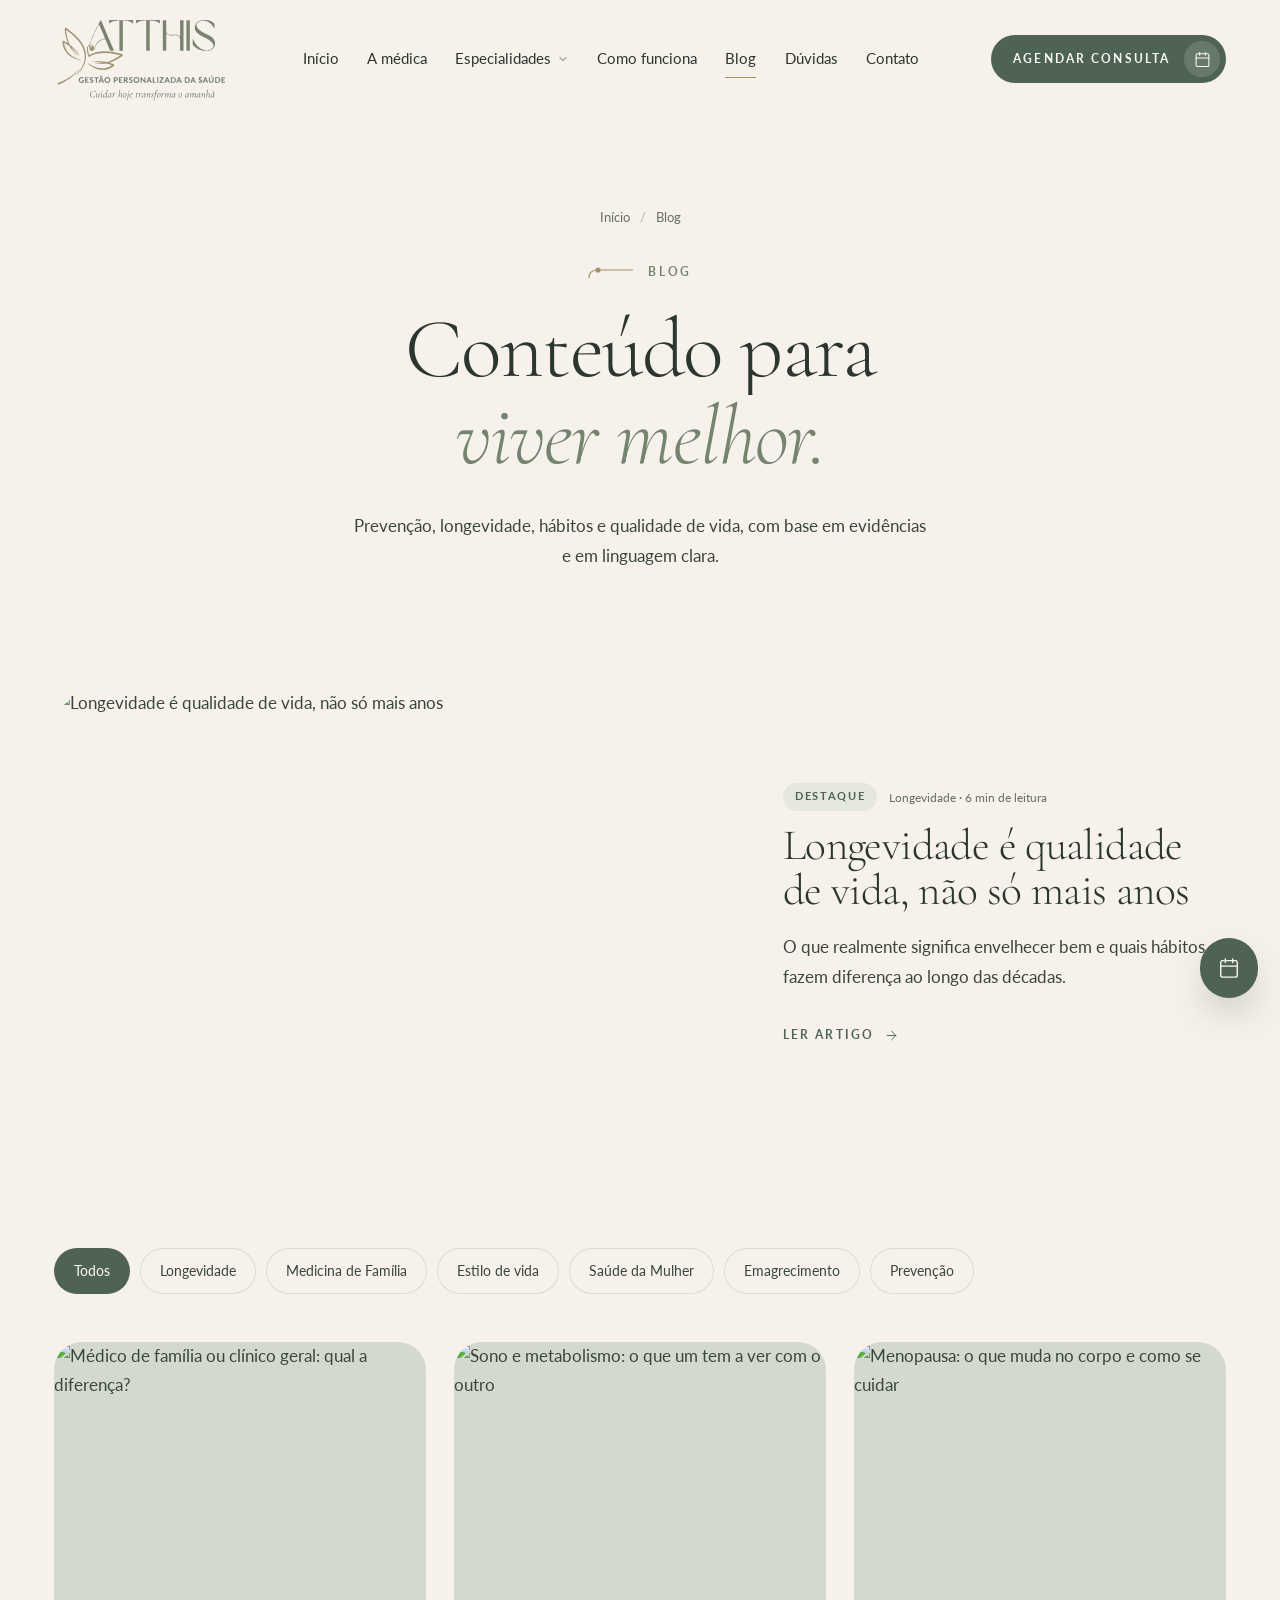
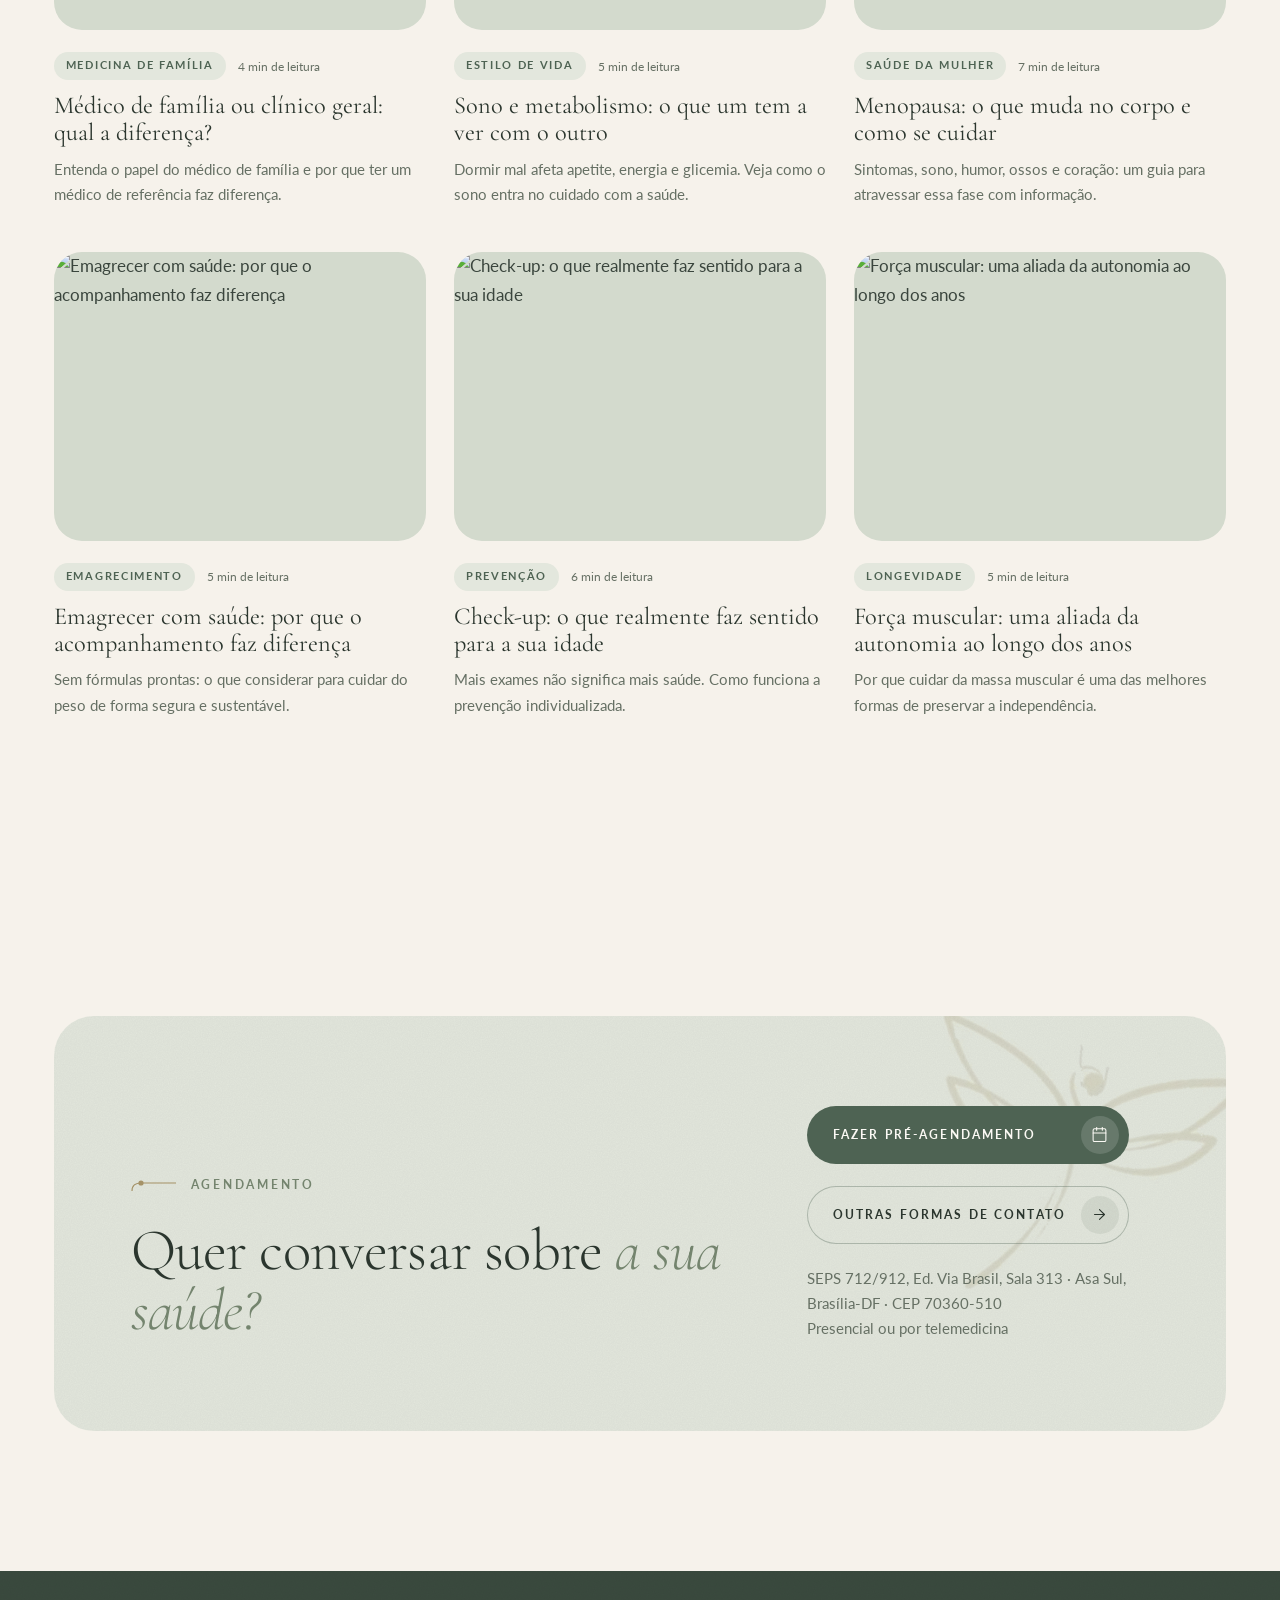
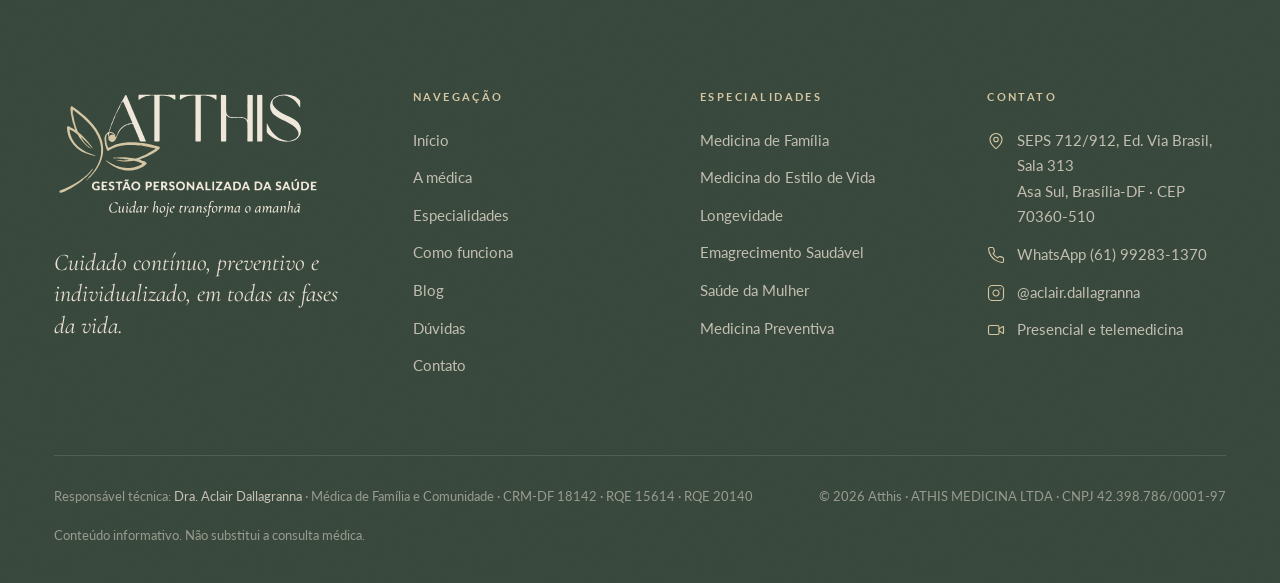
==== commit 791d279e: "Prepara o GitHub Pages para a cliente acessar o layout Adiciona página de entrada na raiz que leva a" ====
--- a/site/blog.html
+++ b/site/blog.html
@@ -5,6 +5,7 @@
 <meta name="viewport" content="width=device-width, initial-scale=1, viewport-fit=cover">
 <title>Blog | Atthis · Dra. Aclair Dallagranna</title>
 <meta name="description" content="Conteúdos sobre prevenção, longevidade, hábitos e qualidade de vida.">
+<meta name="robots" content="noindex, nofollow"><!-- layout em validação: remover esta linha quando o site for ao ar -->
 <meta name="theme-color" content="#4e6353">
 <meta property="og:type" content="website">
 <meta property="og:title" content="Blog | Atthis · Dra. Aclair Dallagranna">
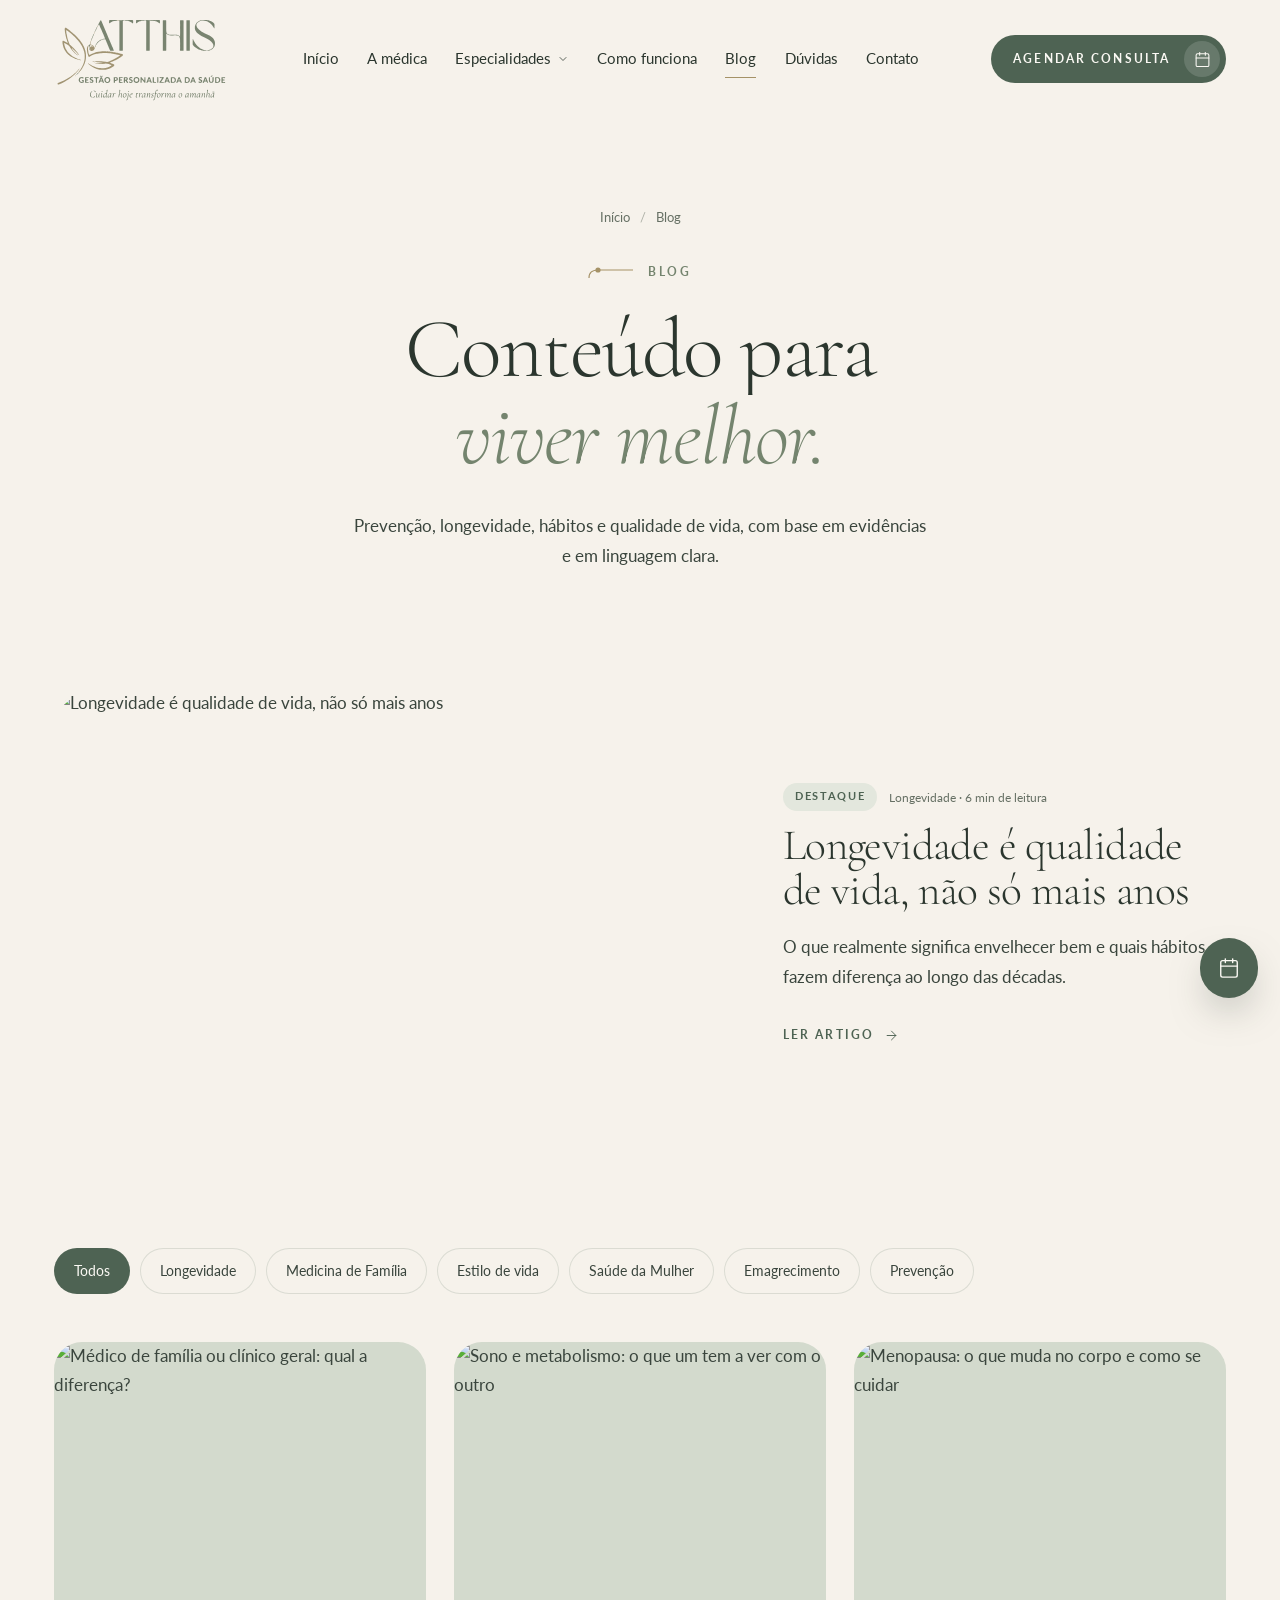
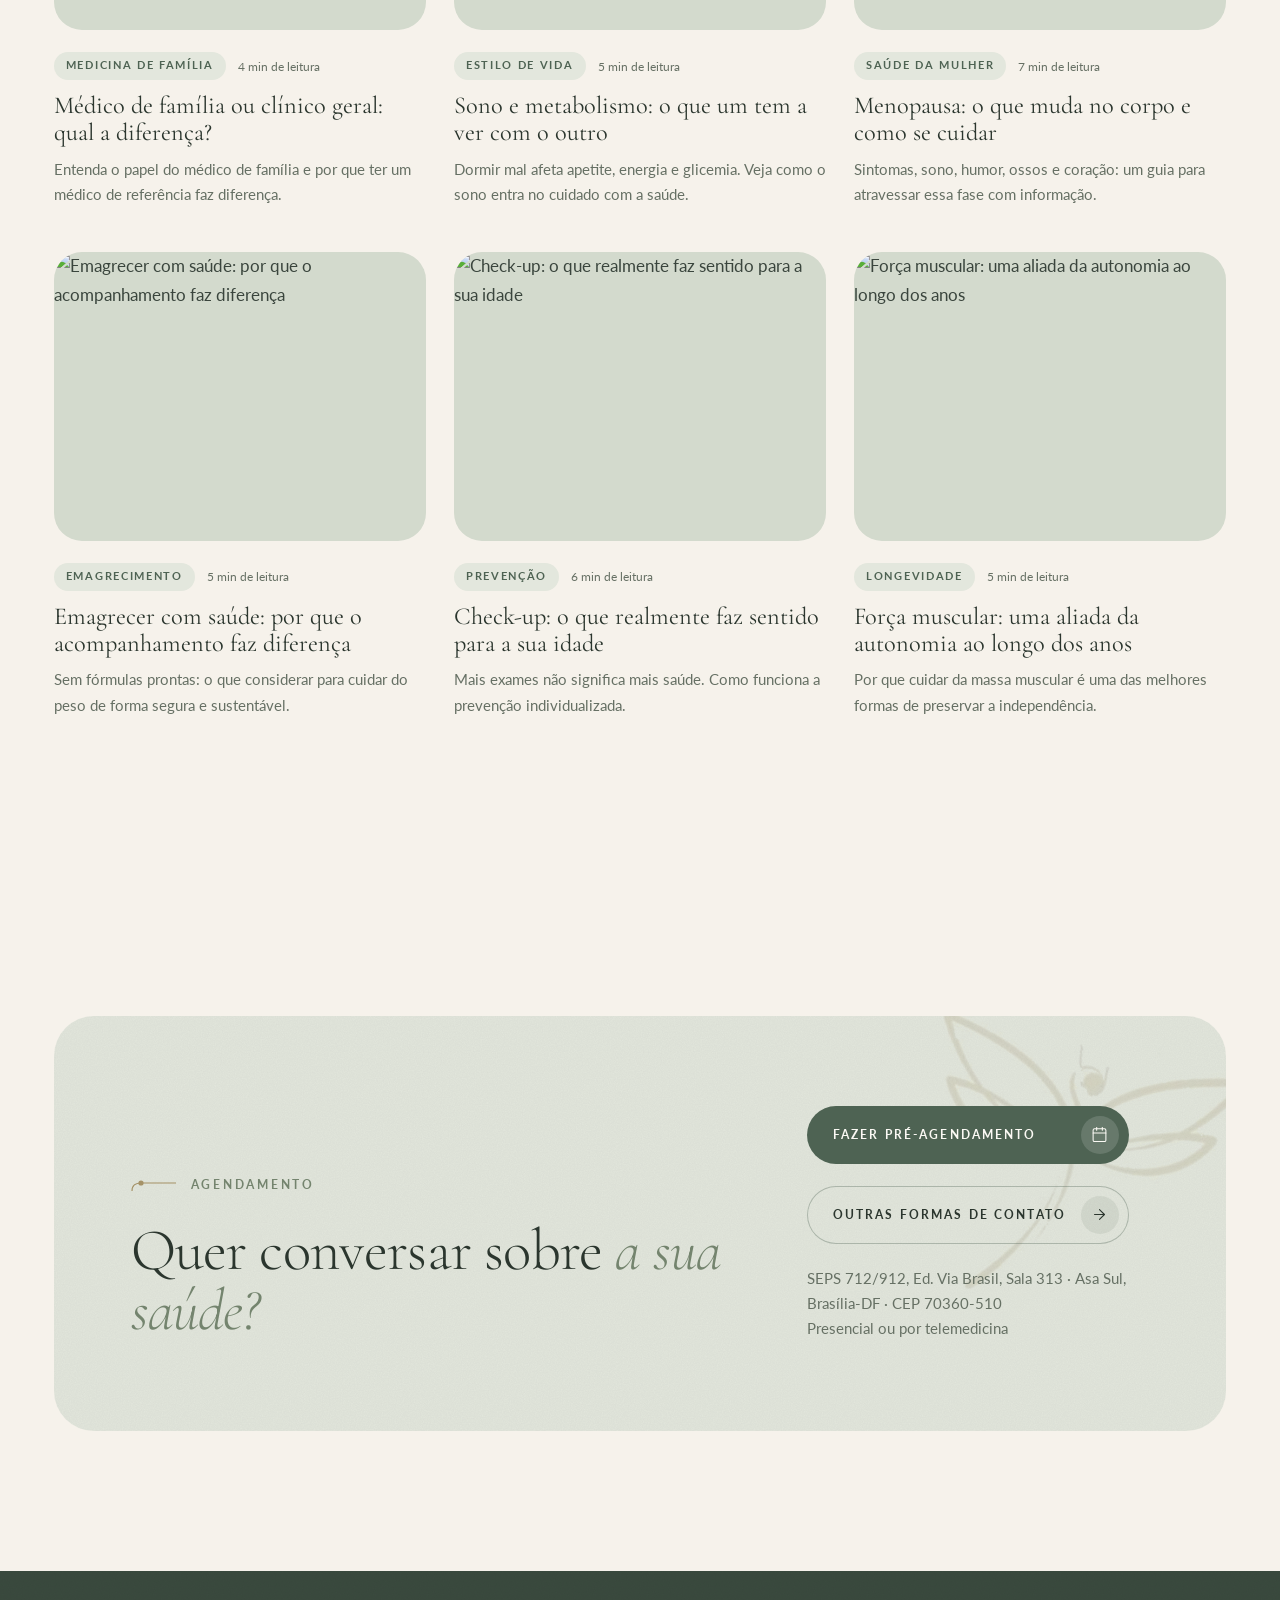
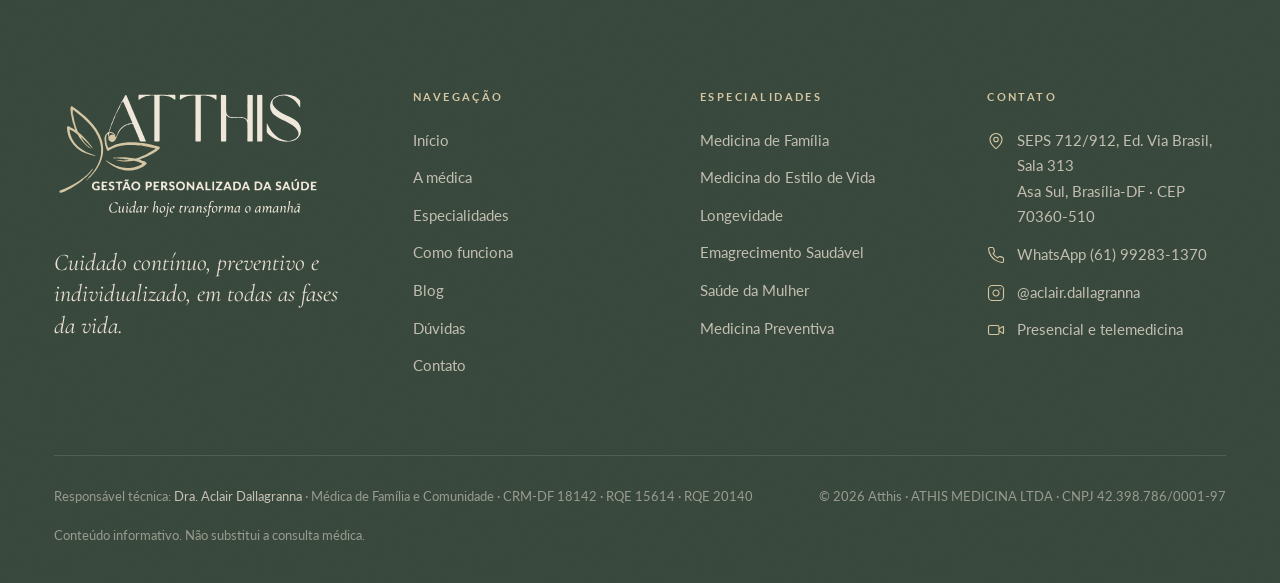
==== commit e3d59063: "Adiciona tela de loading com a logo e transição entre páginas Na primeira visita, a logo completa se" ====
--- a/site/blog.html
+++ b/site/blog.html
@@ -18,9 +18,19 @@
 <link rel="preconnect" href="https://images.unsplash.com">
 <link href="https://fonts.googleapis.com/css2?family=Cormorant+Garamond:ital,wght@0,300;0,400;0,500;1,300;1,400;1,500&family=Lato:wght@300;400;700&display=swap" rel="stylesheet">
 <link rel="stylesheet" href="assets/css/style.css">
+<script>(function(h){h.classList.add('js-loading');try{if(sessionStorage.getItem('atthis-v'))h.classList.add('is-return')}catch(e){}setTimeout(function(){h.classList.remove('js-loading')},6000)})(document.documentElement);</script>
 
 </head>
 <body>
+<div class="loader" aria-hidden="true">
+  <div class="loader__layer loader__layer--sage"></div>
+  <div class="loader__layer loader__layer--main texture">
+    <div class="loader__inner">
+      <img class="loader__logo" src="assets/img/logo-atthis-completo.svg" alt="" width="562" height="280" fetchpriority="high">
+      <span class="loader__bar"><i></i></span>
+    </div>
+  </div>
+</div>
 
 <header class="site-header">
   <div class="container site-header__inner">
--- a/site/assets/css/style.css
+++ b/site/assets/css/style.css
@@ -952,3 +952,47 @@
   .bsummary div { grid-template-columns: 1fr; gap: 2px; }
   .bstep__q { font-size: 1.85rem; }
 }
+
+/* =========================================================
+   Tela de loading com a logo + transição entre páginas
+   ========================================================= */
+.loader { position: fixed; inset: 0; z-index: 300; visibility: hidden; pointer-events: none; }
+.js-loading .loader, .loader.is-done, .loader.is-leaving { visibility: visible; pointer-events: auto; }
+.loader.is-hidden { visibility: hidden; pointer-events: none; }
+.js-loading body { overflow: hidden; }
+.loader__layer { position: absolute; inset: 0; will-change: transform; }
+.loader__layer--sage { background: var(--sage); }
+.loader__layer--main { background: var(--offwhite); display: grid; place-items: center; }
+.loader__inner { display: grid; justify-items: center; gap: 30px; transition: opacity .5s var(--ease), transform .9s var(--ease-out); }
+.loader__logo {
+  width: min(300px, 66vw); height: auto;
+  clip-path: inset(0 100% 0 0); opacity: 0; filter: blur(8px); transform: translateY(10px);
+  animation: loaderLogo 1.4s var(--ease-out) .1s forwards;
+}
+@keyframes loaderLogo { to { clip-path: inset(0 0 0 0); opacity: 1; filter: blur(0); transform: none; } }
+.loader__bar { position: relative; width: 150px; height: 1px; background: rgba(78, 99, 83, .15); overflow: hidden; }
+.loader__bar i { position: absolute; inset: 0; background: var(--champagne); transform: scaleX(0); transform-origin: left; transition: transform .6s var(--ease-out); }
+
+/* volta ao site na mesma visita: logo já visível (emenda com a cortina da página anterior) */
+.is-return .loader__logo { animation: none; clip-path: none; opacity: 1; filter: none; transform: none; }
+
+/* saída: a página aparece por baixo, em duas camadas */
+.loader.is-done .loader__layer { transition: transform 1.15s cubic-bezier(.76, 0, .24, 1); transform: translateY(-100%); }
+.loader.is-done .loader__layer--sage { transition-delay: .1s; }
+.loader.is-done .loader__inner { opacity: 0; transform: translateY(-46px); }
+
+/* entrada da cortina ao trocar de página */
+.loader.is-leaving .loader__layer { animation: curtainIn .75s cubic-bezier(.76, 0, .24, 1) both; }
+.loader.is-leaving .loader__layer--main { animation-delay: .1s; }
+.loader.is-leaving .loader__logo { animation: none; clip-path: none; filter: none; transform: none; opacity: 0; transition: opacity .35s var(--ease) .55s; }
+.loader.is-leaving.is-covered .loader__logo { opacity: 1; }
+.loader.is-leaving .loader__bar { opacity: 0; }
+@keyframes curtainIn { from { transform: translateY(100%); } to { transform: translateY(0); } }
+
+/* animações do topo esperam a tela de loading sair */
+.js-loading .line-reveal > span, .js-loading .fade-up, .js-loading .hero .arch img { animation-play-state: paused; }
+
+@media (prefers-reduced-motion: reduce) {
+  .loader__logo { clip-path: none; filter: none; transform: none; }
+  .loader.is-done .loader__layer { transform: none; opacity: 0; transition: opacity .3s; }
+}
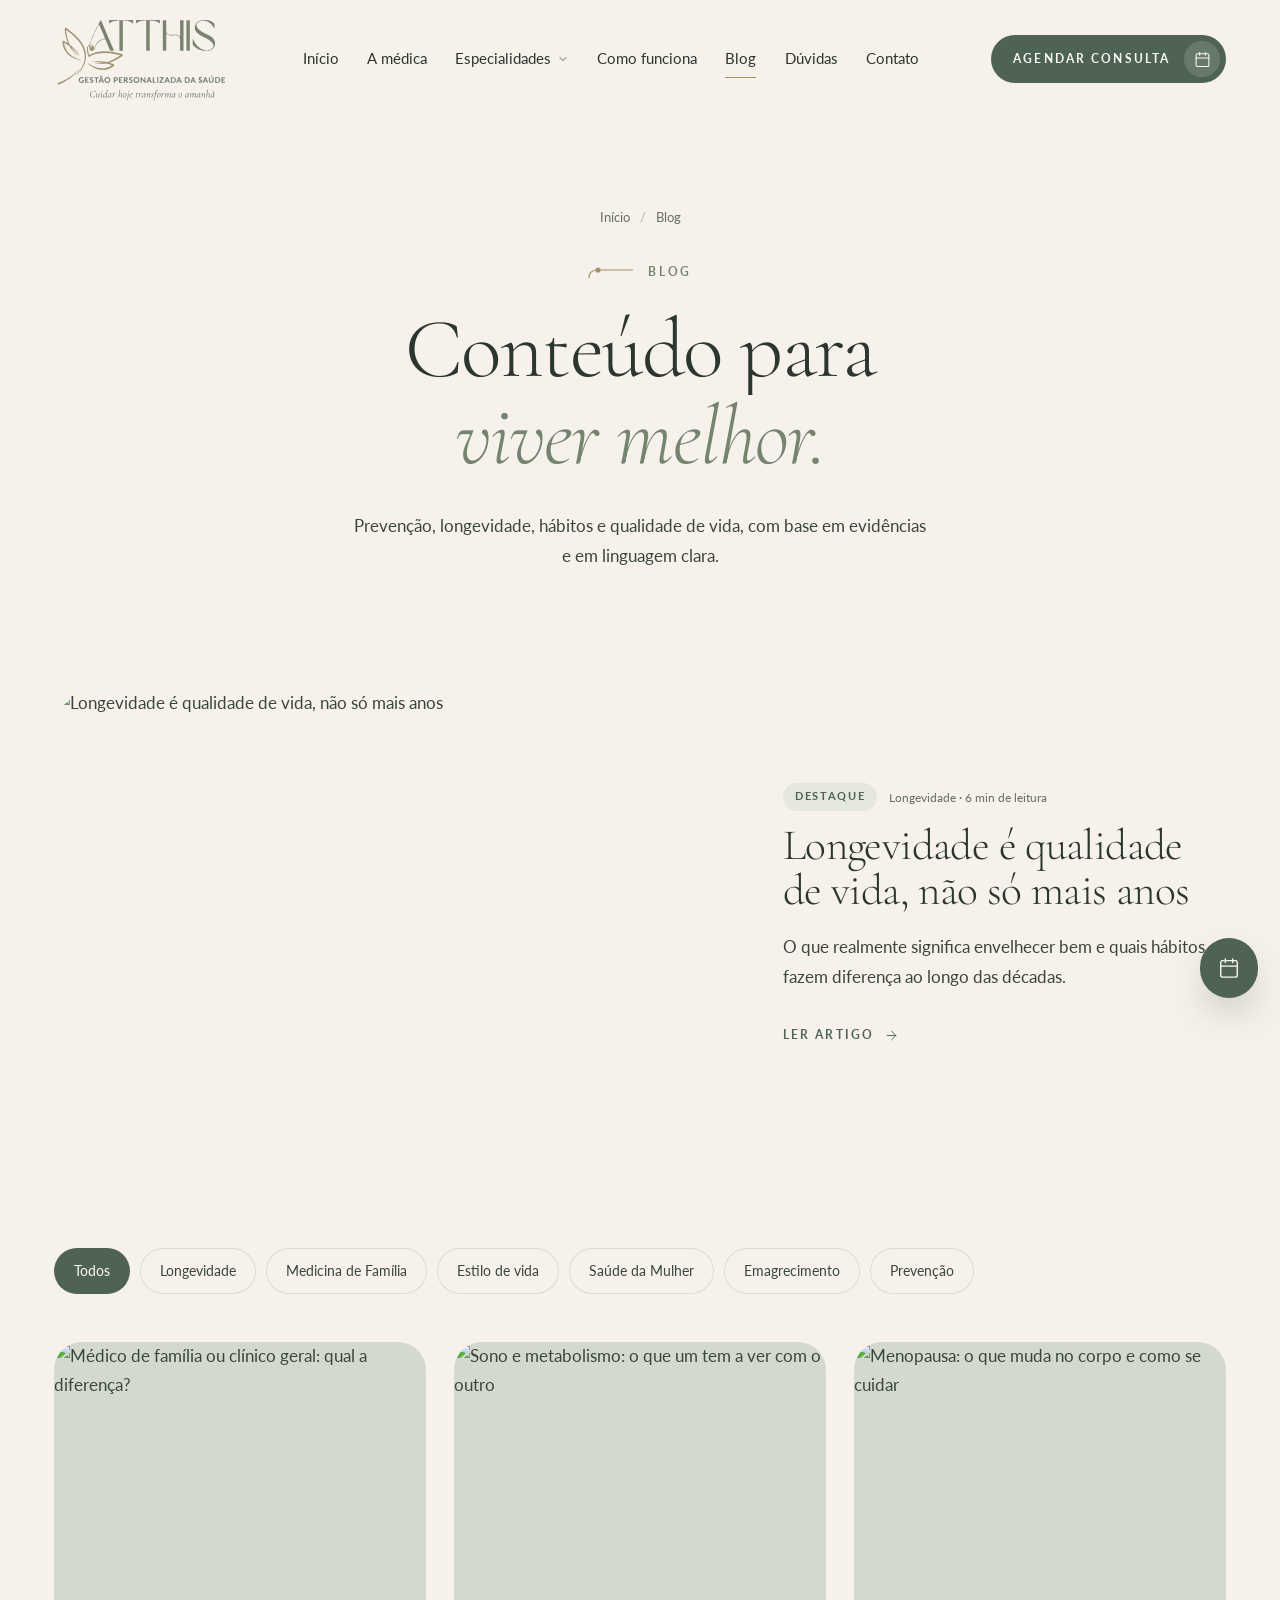
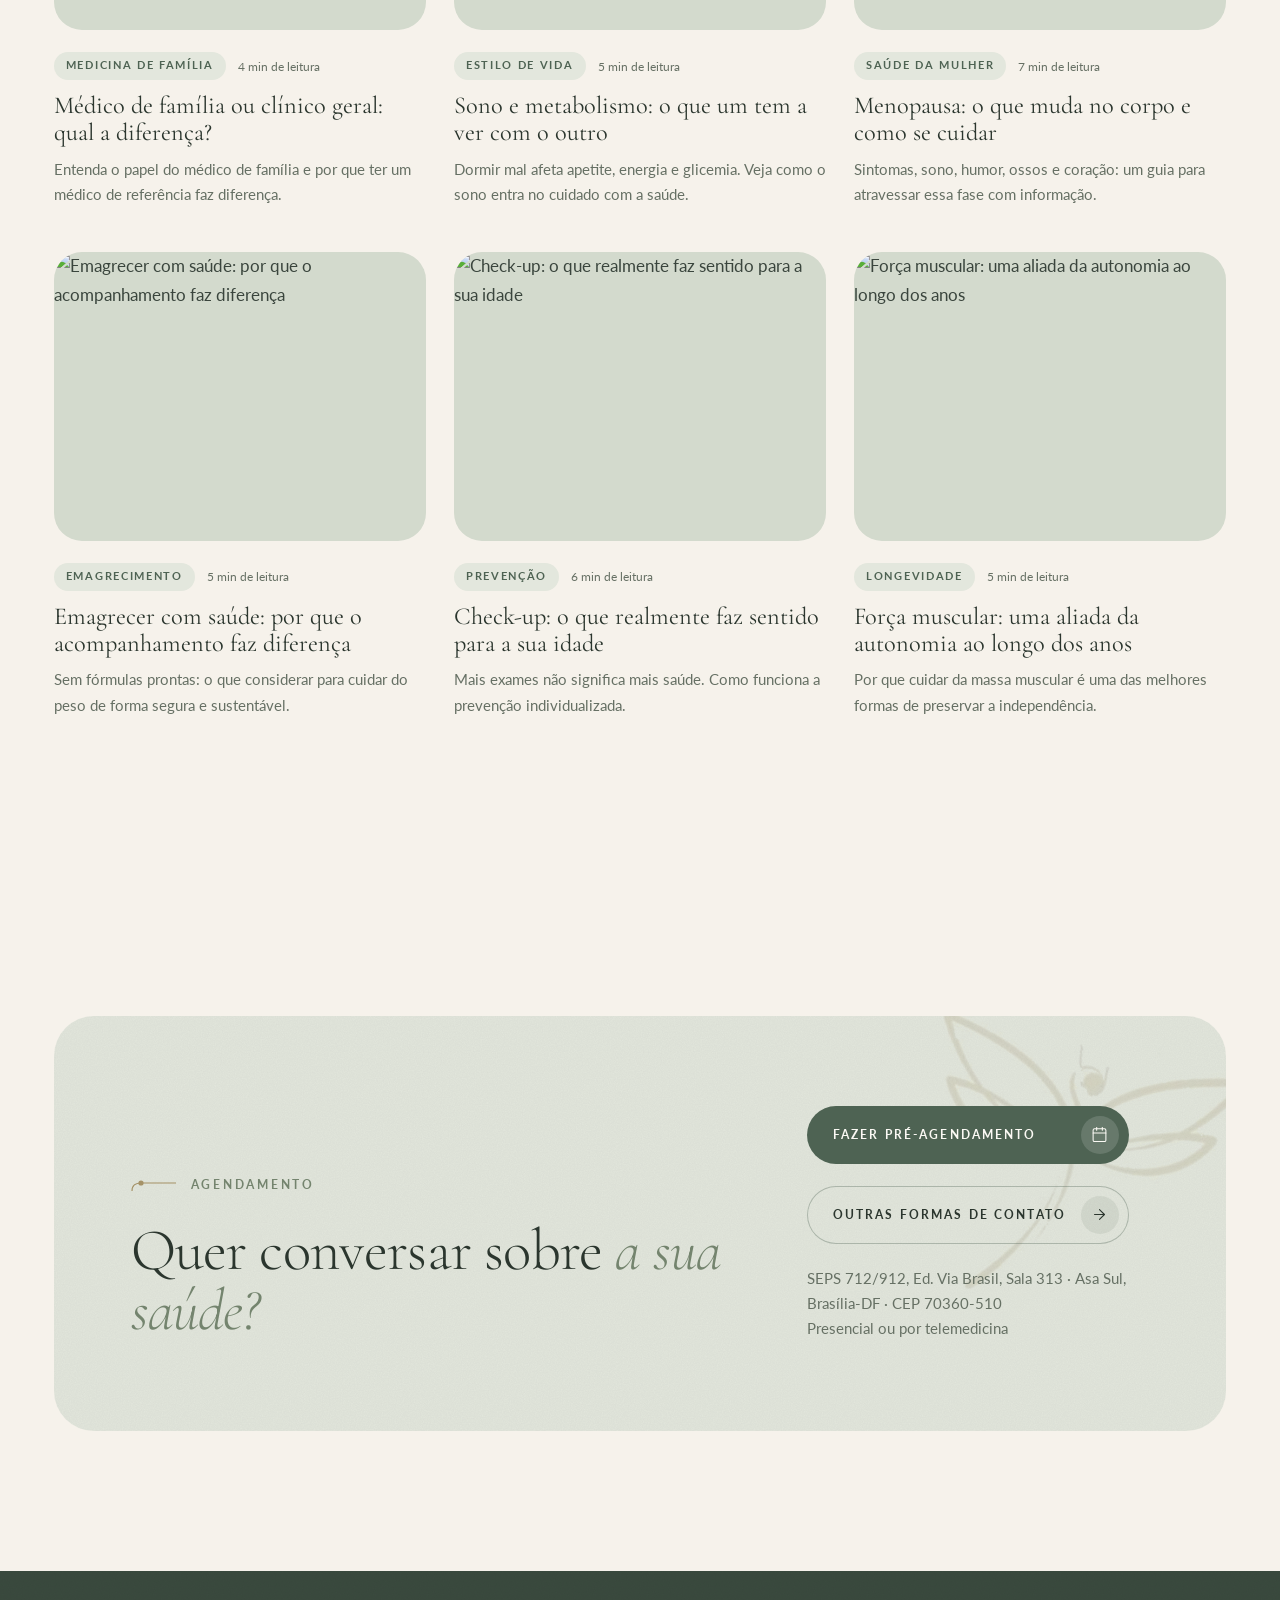
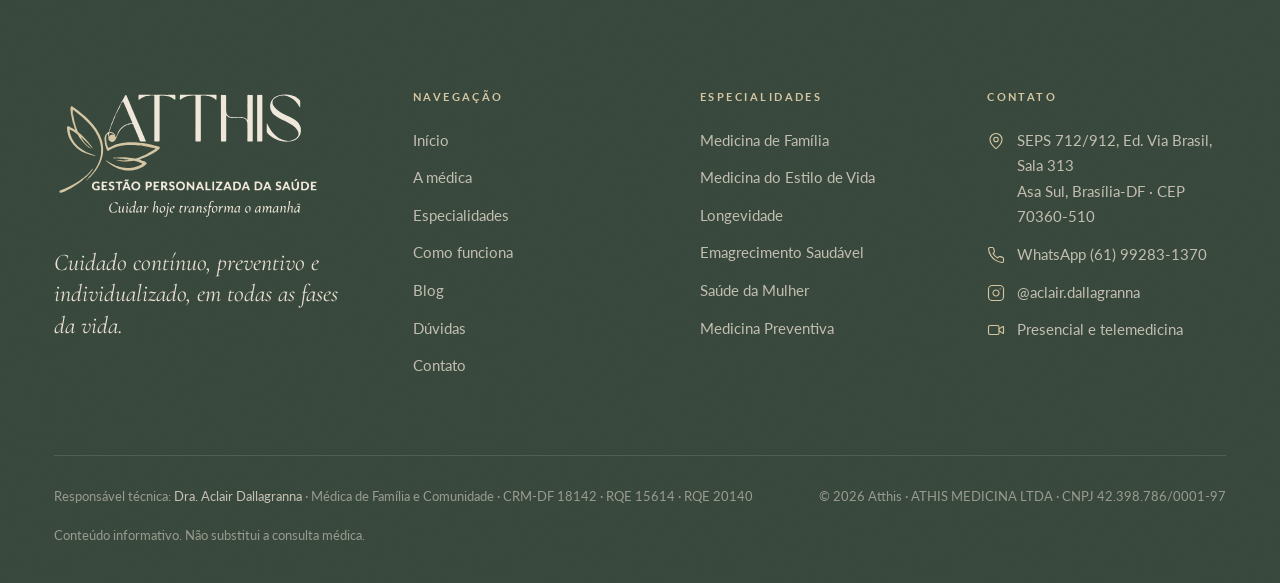
==== commit 90644dc7: "Versiona o link do CSS para o navegador não usar o arquivo antigo O GitHub Pages guarda o style.css " ====
--- a/site/blog.html
+++ b/site/blog.html
@@ -17,7 +17,7 @@
 <link rel="preconnect" href="https://fonts.gstatic.com" crossorigin>
 <link rel="preconnect" href="https://images.unsplash.com">
 <link href="https://fonts.googleapis.com/css2?family=Cormorant+Garamond:ital,wght@0,300;0,400;0,500;1,300;1,400;1,500&family=Lato:wght@300;400;700&display=swap" rel="stylesheet">
-<link rel="stylesheet" href="assets/css/style.css">
+<link rel="stylesheet" href="assets/css/style.css?v=20261128">
 <script>(function(h){h.classList.add('js-loading');try{if(sessionStorage.getItem('atthis-v'))h.classList.add('is-return')}catch(e){}setTimeout(function(){h.classList.remove('js-loading')},6000)})(document.documentElement);</script>
 
 </head>
--- a/site/assets/css/style.css
+++ b/site/assets/css/style.css
@@ -253,12 +253,15 @@
 .hero__facts li { display: flex; align-items: center; gap: 10px; font-size: .9rem; color: var(--muted); }
 .hero__facts .icon { color: var(--champagne); width: 20px; height: 20px; }
 .hero__media { position: relative; justify-self: end; width: 100%; max-width: 560px; }
-.arch {
-  position: relative; overflow: hidden; border-radius: 999px 999px var(--radius-lg) var(--radius-lg);
-  aspect-ratio: 4 / 5.3; background: var(--sage-soft);
-}
-.arch img { width: 100%; height: 100%; object-fit: cover; }
-.hero .arch img { transform: scale(1.14); animation: heroZoom 2.4s var(--ease-out) .2s forwards; }
+/* Foto do hero: retângulo reto, como os blocos das peças da marca, com um filete
+   champanhe ao redor (passe-partout) que repete o traço fino da libélula. Sem recorte. */
+.hero-photo, .page-hero__img {
+  position: relative; overflow: hidden; border-radius: 0; background: var(--sage-soft);
+  outline: 1px solid rgba(165, 146, 103, .55); outline-offset: 14px;
+}
+.hero-photo { aspect-ratio: 4 / 5; }
+.hero-photo img { width: 100%; height: 100%; object-fit: cover; }
+.hero .hero-photo img { transform: scale(1.14); animation: heroZoom 2.4s var(--ease-out) .2s forwards; }
 @keyframes heroZoom { to { transform: scale(1); } }
 .hero__dragonfly { position: absolute; width: 300px; right: -70px; top: -60px; opacity: .2; pointer-events: none; transform: rotate(8deg); }
 
@@ -519,7 +522,7 @@
 .page-hero { padding: clamp(170px, 23vh, 236px) 0 clamp(56px, 7vw, 100px); position: relative; overflow: hidden; }
 .page-hero__grid { display: grid; grid-template-columns: 1.1fr .9fr; gap: clamp(32px, 6vw, 96px); align-items: end; }
 .page-hero .lead { margin-top: 28px; }
-.page-hero__img { border-radius: var(--radius-xl); overflow: hidden; aspect-ratio: 5 / 4; }
+.page-hero__img { aspect-ratio: 5 / 4; }
 .page-hero__img img { width: 100%; height: 100%; object-fit: cover; }
 .page-hero--center { text-align: center; }
 .page-hero--center .lead { margin-left: auto; margin-right: auto; }
@@ -696,6 +699,7 @@
   body { font-size: 16px; }
   .hero__grid, .page-hero__grid, .about, .program, .journey, .faq-wrap, .split, .stepper, .contact-grid, .featured, .sec-head { grid-template-columns: 1fr; }
   .hero__media { justify-self: center; max-width: 480px; }
+  .hero-photo, .page-hero__img { outline-offset: 10px; }
   .hero .chip--a { left: -8px; bottom: 10%; }
   .hero .chip--b { right: -8px; }
   .sec-head { gap: 22px; }
@@ -990,7 +994,7 @@
 @keyframes curtainIn { from { transform: translateY(100%); } to { transform: translateY(0); } }
 
 /* animações do topo esperam a tela de loading sair */
-.js-loading .line-reveal > span, .js-loading .fade-up, .js-loading .hero .arch img { animation-play-state: paused; }
+.js-loading .line-reveal > span, .js-loading .fade-up, .js-loading .hero .hero-photo img { animation-play-state: paused; }
 
 @media (prefers-reduced-motion: reduce) {
   .loader__logo { clip-path: none; filter: none; transform: none; }
